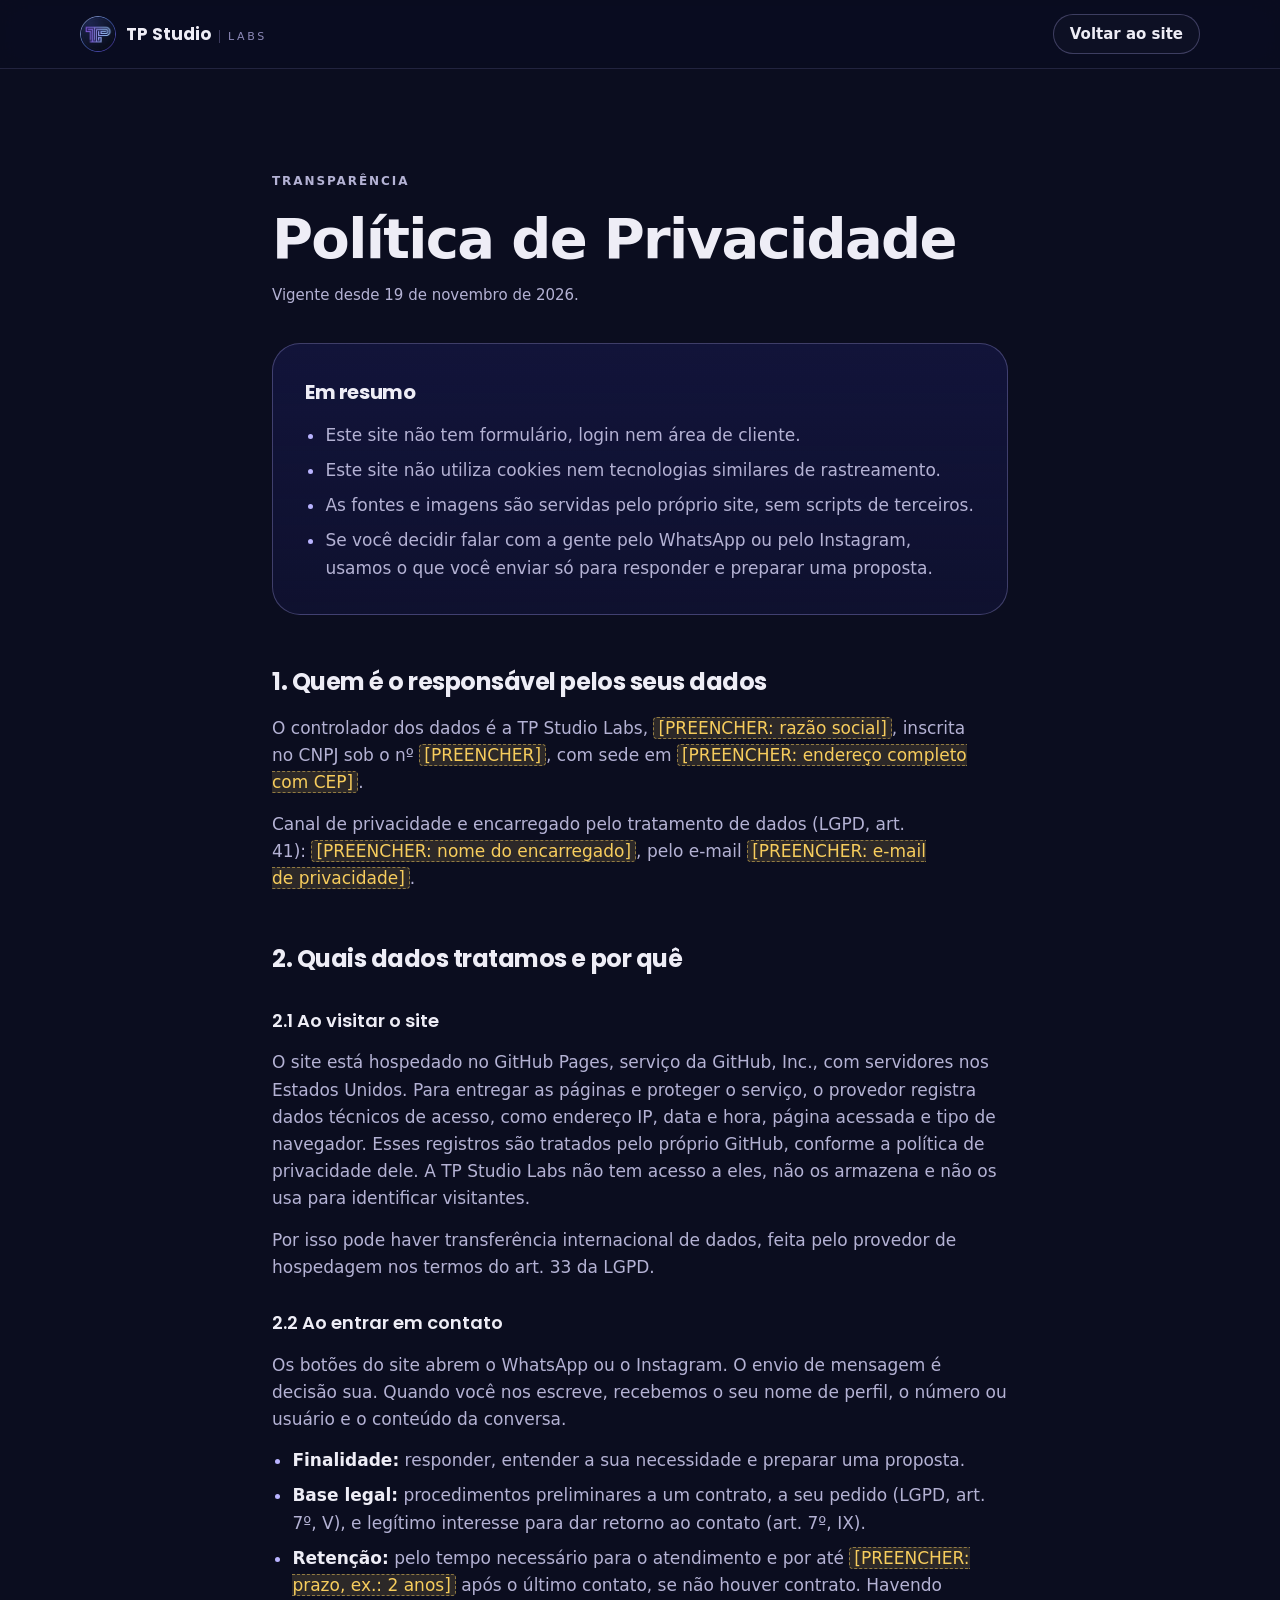
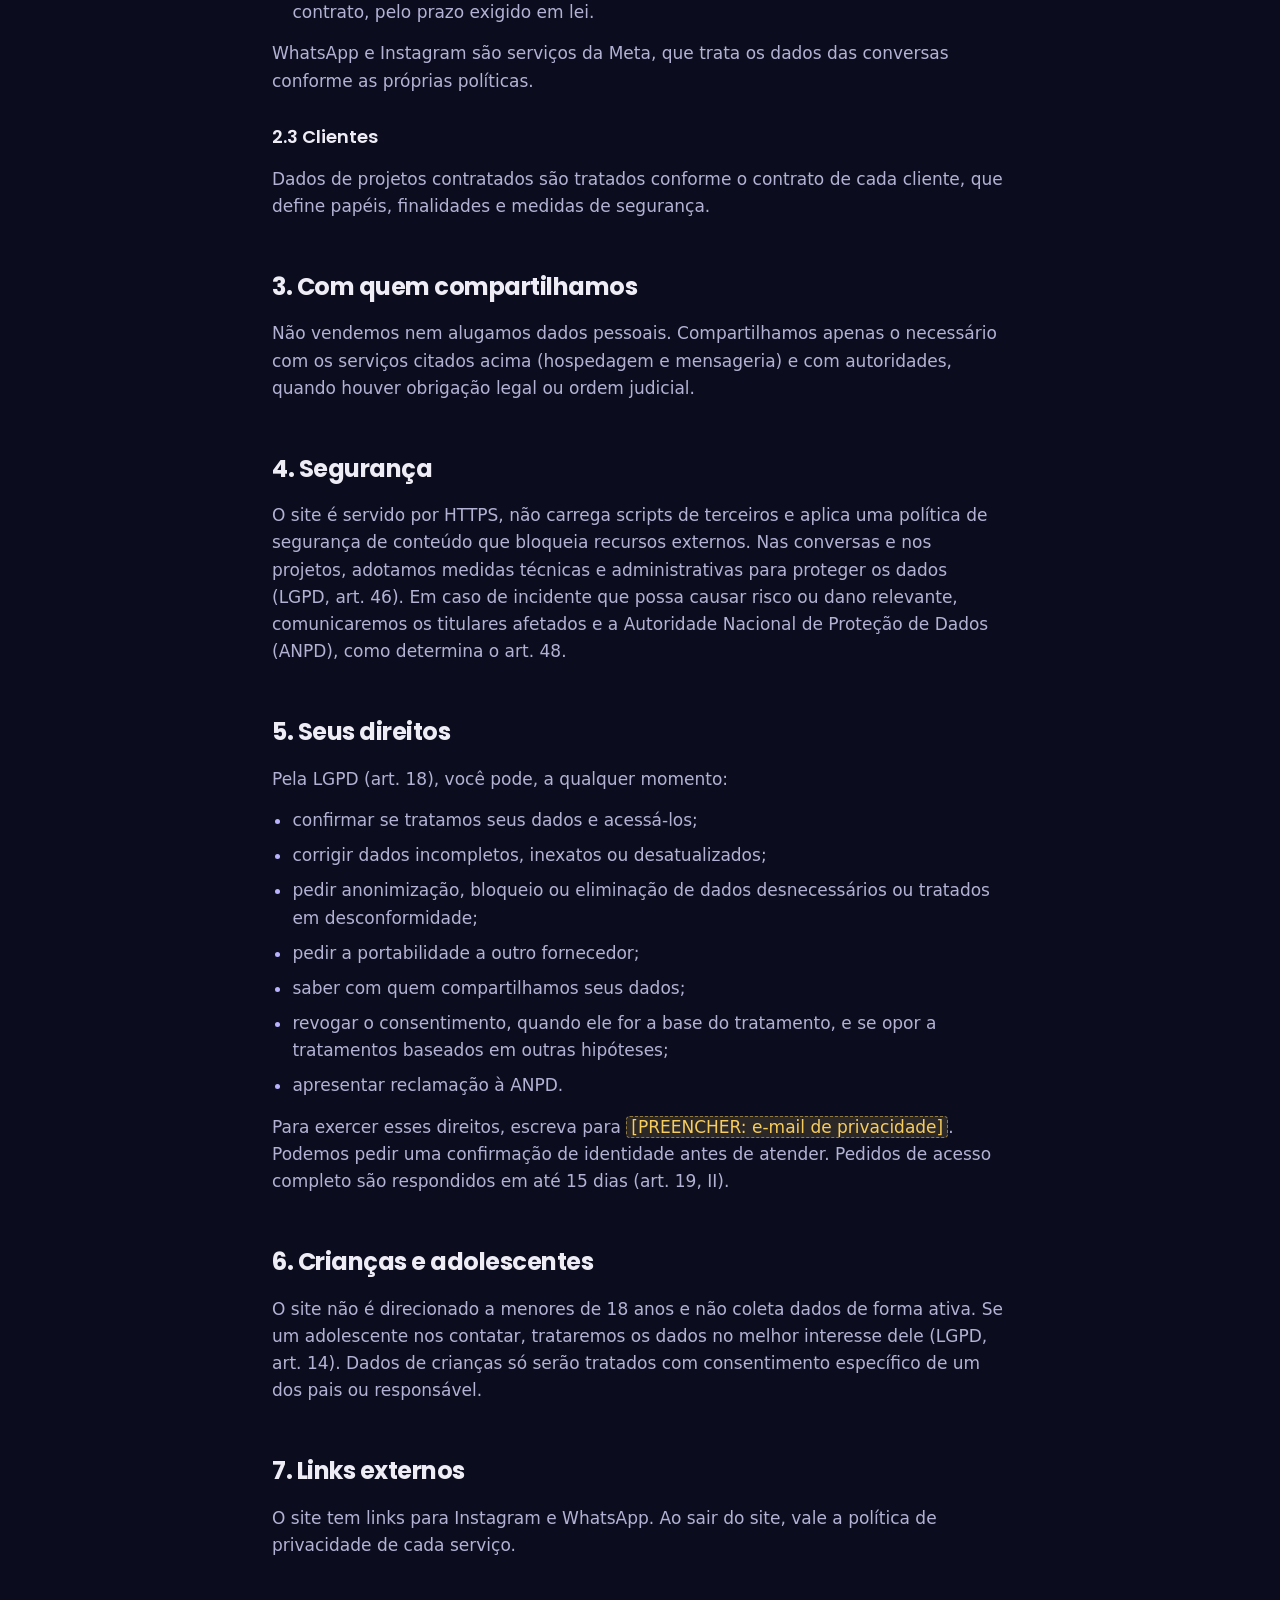
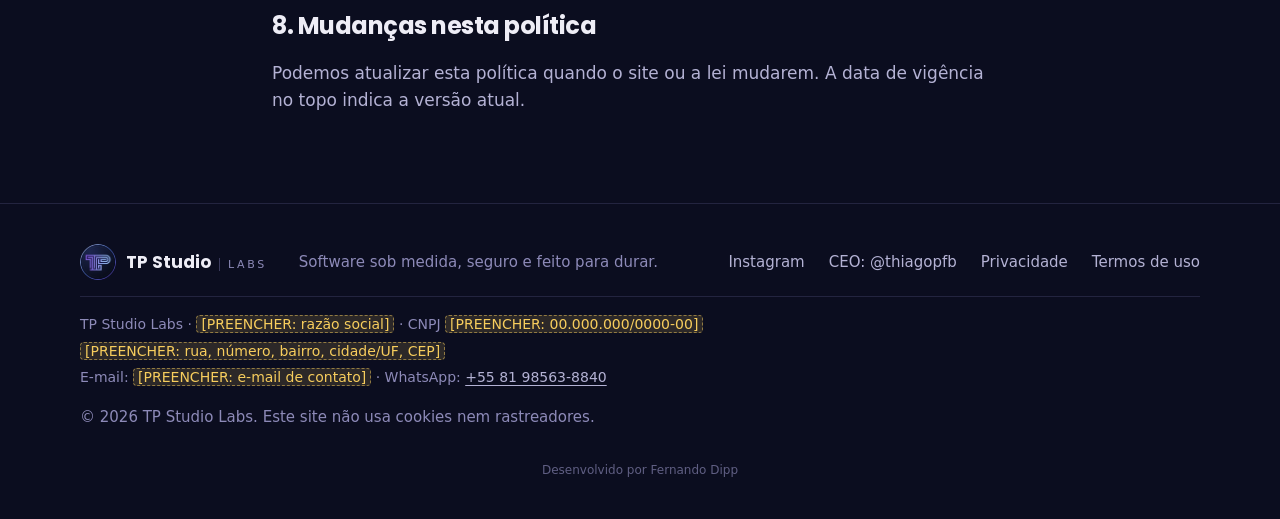
==== privacidade.html @ 028fe214 "Condensa o site, refaz o storytelling e adiciona conformidade legal - Junta seções repetidas: 9 vira" ====
<!doctype html>
<html lang="pt-BR">
<head>
  <meta charset="utf-8">
  <meta name="viewport" content="width=device-width, initial-scale=1">
  <meta http-equiv="Content-Security-Policy" content="default-src 'self'; script-src 'self' 'sha256-qOhFsq0QMV2REqNwk5hGH5bZE9SkX6gt6yeyKdYPv+U='; style-src 'self' 'unsafe-inline'; img-src 'self'; font-src 'self'; connect-src 'none'; object-src 'none'; base-uri 'self'; form-action 'none'; upgrade-insecure-requests">
  <meta name="referrer" content="strict-origin-when-cross-origin">
  <title>Política de Privacidade · TP Studio Labs</title>
  <meta name="description" content="Como a TP Studio Labs trata dados pessoais: o site não usa cookies nem rastreadores, e os contatos servem só para responder e preparar propostas.">
  <meta name="theme-color" content="#0b0d1f">
  <link rel="icon" href="assets/img/perfil.jpg">
  <link rel="stylesheet" href="styles.css">
</head>
<body>
  <svg width="0" height="0" style="position:absolute" aria-hidden="true">

  </svg>

  <a class="skip" href="#conteudo">Pular para o conteúdo</a>

  <header class="nav" id="topo">
    <div class="wrap nav__inner">
      <a class="brand" href="index.html" aria-label="TP Studio Labs, página inicial">
        <img src="assets/img/perfil.jpg" alt="" width="36" height="36">
        <span>TP Studio <small>Labs</small></span>
      </a>
      <a class="btn btn--sm btn--ghost nav__back" href="index.html">
        <span>Voltar ao site</span>
      </a>
    </div>
  </header>

  <main id="conteudo" class="legal">
    <article class="wrap legal__inner">
      <p class="eyebrow">Transparência</p>
      <h1>Política de Privacidade</h1>
      <p class="legal__meta">Vigente desde 19 de novembro de 2026.</p>

      <div class="legal__summary">
        <h2>Em resumo</h2>
        <ul>
          <li>Este site não tem formulário, login nem área de cliente.</li>
          <li>Este site não utiliza cookies nem tecnologias similares de rastreamento.</li>
          <li>As fontes e imagens são servidas pelo próprio site, sem scripts de terceiros.</li>
          <li>Se você decidir falar com a gente pelo WhatsApp ou pelo Instagram, usamos o que você enviar só para responder e preparar uma proposta.</li>
        </ul>
      </div>

      <h2>1. Quem é o responsável pelos seus dados</h2>
      <p>O controlador dos dados é a TP Studio Labs, <mark class="todo">[PREENCHER: razão social]</mark>, inscrita no CNPJ sob o nº <mark class="todo">[PREENCHER]</mark>, com sede em <mark class="todo">[PREENCHER: endereço completo com CEP]</mark>.</p>
      <p>Canal de privacidade e encarregado pelo tratamento de dados (LGPD, art. 41): <mark class="todo">[PREENCHER: nome do encarregado]</mark>, pelo e-mail <mark class="todo">[PREENCHER: e-mail de privacidade]</mark>.</p>

      <h2>2. Quais dados tratamos e por quê</h2>
      <h3>2.1 Ao visitar o site</h3>
      <p>O site está hospedado no GitHub Pages, serviço da GitHub, Inc., com servidores nos Estados Unidos. Para entregar as páginas e proteger o serviço, o provedor registra dados técnicos de acesso, como endereço IP, data e hora, página acessada e tipo de navegador. Esses registros são tratados pelo próprio GitHub, conforme a política de privacidade dele. A TP Studio Labs não tem acesso a eles, não os armazena e não os usa para identificar visitantes.</p>
      <p>Por isso pode haver transferência internacional de dados, feita pelo provedor de hospedagem nos termos do art. 33 da LGPD.</p>

      <h3>2.2 Ao entrar em contato</h3>
      <p>Os botões do site abrem o WhatsApp ou o Instagram. O envio de mensagem é decisão sua. Quando você nos escreve, recebemos o seu nome de perfil, o número ou usuário e o conteúdo da conversa.</p>
      <ul>
        <li><strong>Finalidade:</strong> responder, entender a sua necessidade e preparar uma proposta.</li>
        <li><strong>Base legal:</strong> procedimentos preliminares a um contrato, a seu pedido (LGPD, art. 7º, V), e legítimo interesse para dar retorno ao contato (art. 7º, IX).</li>
        <li><strong>Retenção:</strong> pelo tempo necessário para o atendimento e por até <mark class="todo">[PREENCHER: prazo, ex.: 2 anos]</mark> após o último contato, se não houver contrato. Havendo contrato, pelo prazo exigido em lei.</li>
      </ul>
      <p>WhatsApp e Instagram são serviços da Meta, que trata os dados das conversas conforme as próprias políticas.</p>

      <h3>2.3 Clientes</h3>
      <p>Dados de projetos contratados são tratados conforme o contrato de cada cliente, que define papéis, finalidades e medidas de segurança.</p>

      <h2>3. Com quem compartilhamos</h2>
      <p>Não vendemos nem alugamos dados pessoais. Compartilhamos apenas o necessário com os serviços citados acima (hospedagem e mensageria) e com autoridades, quando houver obrigação legal ou ordem judicial.</p>

      <h2>4. Segurança</h2>
      <p>O site é servido por HTTPS, não carrega scripts de terceiros e aplica uma política de segurança de conteúdo que bloqueia recursos externos. Nas conversas e nos projetos, adotamos medidas técnicas e administrativas para proteger os dados (LGPD, art. 46). Em caso de incidente que possa causar risco ou dano relevante, comunicaremos os titulares afetados e a Autoridade Nacional de Proteção de Dados (ANPD), como determina o art. 48.</p>

      <h2>5. Seus direitos</h2>
      <p>Pela LGPD (art. 18), você pode, a qualquer momento:</p>
      <ul>
        <li>confirmar se tratamos seus dados e acessá-los;</li>
        <li>corrigir dados incompletos, inexatos ou desatualizados;</li>
        <li>pedir anonimização, bloqueio ou eliminação de dados desnecessários ou tratados em desconformidade;</li>
        <li>pedir a portabilidade a outro fornecedor;</li>
        <li>saber com quem compartilhamos seus dados;</li>
        <li>revogar o consentimento, quando ele for a base do tratamento, e se opor a tratamentos baseados em outras hipóteses;</li>
        <li>apresentar reclamação à ANPD.</li>
      </ul>
      <p>Para exercer esses direitos, escreva para <mark class="todo">[PREENCHER: e-mail de privacidade]</mark>. Podemos pedir uma confirmação de identidade antes de atender. Pedidos de acesso completo são respondidos em até 15 dias (art. 19, II).</p>

      <h2>6. Crianças e adolescentes</h2>
      <p>O site não é direcionado a menores de 18 anos e não coleta dados de forma ativa. Se um adolescente nos contatar, trataremos os dados no melhor interesse dele (LGPD, art. 14). Dados de crianças só serão tratados com consentimento específico de um dos pais ou responsável.</p>

      <h2>7. Links externos</h2>
      <p>O site tem links para Instagram e WhatsApp. Ao sair do site, vale a política de privacidade de cada serviço.</p>

      <h2>8. Mudanças nesta política</h2>
      <p>Podemos atualizar esta política quando o site ou a lei mudarem. A data de vigência no topo indica a versão atual.</p>
    </article>
  </main>

  <footer class="footer">
    <div class="wrap footer__inner">
      <a class="brand" href="index.html#topo" aria-label="TP Studio Labs, voltar ao topo">
        <img src="assets/img/perfil.jpg" alt="" width="36" height="36">
        <span>TP Studio <small>Labs</small></span>
      </a>
      <p class="footer__tag">Software sob medida, seguro e feito para durar.</p>
      <ul class="footer__links">
        <li><a href="https://www.instagram.com/tpstudiolabs/" target="_blank" rel="noopener">Instagram</a></li>
        <li><a href="https://www.instagram.com/thiagopfb/" target="_blank" rel="noopener">CEO: @thiagopfb</a></li>
        <li><a href="privacidade.html">Privacidade</a></li>
        <li><a href="termos.html">Termos de uso</a></li>
      </ul>
      <address class="footer__id">
        <span>TP Studio Labs · <mark class="todo">[PREENCHER: razão social]</mark> · CNPJ <mark class="todo">[PREENCHER: 00.000.000/0000-00]</mark></span>
        <span><mark class="todo">[PREENCHER: rua, número, bairro, cidade/UF, CEP]</mark></span>
        <span>E-mail: <mark class="todo">[PREENCHER: e-mail de contato]</mark> · WhatsApp: <a href="https://wa.me/5581985638840" target="_blank" rel="noopener">+55 81 98563-8840</a></span>
      </address>
      <p class="footer__copy">© 2026 TP Studio Labs. Este site não usa cookies nem rastreadores.</p>
      <p class="credito-dev"><a href="https://fernandodipp.github.io/" target="_blank" rel="noopener">Desenvolvido por Fernando Dipp</a></p>
    </div>
  </footer>

</body>
</html>
---- styles.css ----
@font-face { font-family: "Inter"; font-style: normal; font-weight: 400 600; font-display: swap; src: url("assets/fonts/inter-latin.woff2") format("woff2"); }
@font-face { font-family: "Poppins"; font-style: normal; font-weight: 600; font-display: swap; src: url("assets/fonts/poppins-600.woff2") format("woff2"); }
@font-face { font-family: "Poppins"; font-style: normal; font-weight: 700; font-display: swap; src: url("assets/fonts/poppins-700.woff2") format("woff2"); }
@font-face { font-family: "Poppins"; font-style: normal; font-weight: 800; font-display: swap; src: url("assets/fonts/poppins-800.woff2") format("woff2"); }

:root {
  --night-0: #070817;
  --night-1: #0b0d1f;
  --night-2: #12143a;
  --night-3: #1a1d4a;
  --line: rgba(185, 179, 255, 0.14);
  --line-strong: rgba(185, 179, 255, 0.28);
  --violet: #7c5cff;
  --violet-hover: #5a3be0;
  --violet-ink: #6847f0;
  --lavender: #b9b3ff;
  --text: #eeedf6;
  --text-2: #b4b2d4;
  --text-3: #8d8ab8;

  --font-display: "Poppins", system-ui, sans-serif;
  --font-body: "Inter", system-ui, sans-serif;

  --r-sm: 10px;
  --r-md: 16px;
  --r-lg: 28px;
  --ease-out: cubic-bezier(0.16, 1, 0.3, 1);

  --gutter: clamp(16px, 4vw, 40px);
  --section: clamp(88px, 12vw, 160px);
  color-scheme: dark;
}

*, *::before, *::after { box-sizing: border-box; }
html { scroll-behavior: smooth; scroll-padding-top: 88px; -webkit-text-size-adjust: 100%; }
body {
  margin: 0;
  background: var(--night-1);
  color: var(--text);
  font: 400 1.0625rem/1.6 var(--font-body);
  -webkit-font-smoothing: antialiased;
  overflow-x: hidden;
}
img { display: block; max-width: 100%; height: auto; }
h1, h2, h3 { font-family: var(--font-display); margin: 0; text-wrap: balance; }
p { margin: 0; text-wrap: pretty; }
a { color: inherit; text-underline-offset: 0.2em; }
ul, ol { margin: 0; padding: 0; list-style: none; }

::selection { background: var(--violet-ink); color: #fff; }
:focus-visible { outline: 2px solid var(--lavender); outline-offset: 3px; border-radius: 6px; }
html { scrollbar-color: var(--night-3) var(--night-0); }
::-webkit-scrollbar { width: 10px; }
::-webkit-scrollbar-track { background: var(--night-0); }
::-webkit-scrollbar-thumb { background: var(--night-3); border-radius: 10px; border: 2px solid var(--night-0); }

.wrap { width: min(1200px, 100%); margin-inline: auto; padding-inline: var(--gutter); }

.skip {
  position: absolute; left: 16px; top: -60px; z-index: 100;
  background: var(--violet-ink); color: #fff; padding: 10px 16px; border-radius: var(--r-sm);
  transition: top 0.2s var(--ease-out);
}
.skip:focus { top: 16px; }

/* Buttons */
.btn {
  display: inline-flex; align-items: center; gap: 10px;
  min-height: 48px; padding: 0 22px;
  border-radius: 999px; border: 1px solid transparent;
  font: 600 1rem/1 var(--font-body); text-decoration: none; white-space: nowrap;
  transition: background-color 0.2s, border-color 0.2s, transform 0.2s var(--ease-out), box-shadow 0.2s;
  -webkit-tap-highlight-color: transparent;
}
.btn svg { width: 20px; height: 20px; flex: none; }
.btn:active { transform: scale(0.97); }
.btn--primary {
  background: var(--violet-ink); color: #fff;
  box-shadow: 0 6px 16px -6px rgba(0, 0, 0, 0.55), inset 0 1px 0 rgba(255, 255, 255, 0.18);
}
.btn--ghost { border-color: var(--line-strong); color: var(--text); background: rgba(255, 255, 255, 0.02); }
.btn--sm { min-height: 40px; padding: 0 16px; font-size: 0.9375rem; }
.btn--sm svg { width: 18px; height: 18px; }
.btn--lg { min-height: 56px; padding: 0 28px; font-size: 1.0625rem; }
@media (hover: hover) {
  .btn--primary:hover { background: var(--violet-hover); box-shadow: 0 10px 22px -8px rgba(0, 0, 0, 0.6), inset 0 1px 0 rgba(255, 255, 255, 0.22); }
  .btn--ghost:hover { border-color: var(--lavender); background: rgba(185, 179, 255, 0.06); }
}

/* Nav */
.nav {
  position: sticky; top: 0; z-index: 50;
  background: rgba(11, 13, 31, 0.72);
  backdrop-filter: saturate(140%) blur(14px);
  -webkit-backdrop-filter: saturate(140%) blur(14px);
  border-bottom: 1px solid var(--line);
}
.nav__inner { display: flex; align-items: center; gap: 32px; height: 68px; }
.brand { display: inline-flex; align-items: center; gap: 10px; text-decoration: none; font: 700 1.0625rem/1 var(--font-display); }
.brand img { width: 36px; height: 36px; border-radius: 50%; }
.brand small { font: 500 0.6875rem/1 var(--font-body); letter-spacing: 0.24em; text-transform: uppercase; color: var(--text-3); margin-left: 4px; padding-left: 8px; border-left: 1px solid var(--line-strong); }
.nav__links { display: flex; gap: 24px; white-space: nowrap; margin-left: auto; font-size: 0.9375rem; color: var(--text-2); }
.nav__links a { text-decoration: none; transition: color 0.2s; }
.nav__links a:hover { color: var(--text); }
@media (max-width: 1040px) {
  .nav__links { display: none; }
  .nav__inner .btn { margin-left: auto; }
}

/* Hero */
.hero { position: relative; overflow: hidden; padding-block: clamp(32px, 3.4vw, 56px) clamp(32px, 3vw, 48px); }
.hero__glow {
  position: absolute; inset: -20% -10% auto auto; width: 70vw; height: 70vw; max-width: 980px; max-height: 980px;
  background: radial-gradient(closest-side, rgba(124, 92, 255, 0.34), rgba(124, 92, 255, 0.08) 55%, transparent 75%);
  pointer-events: none;
}
.hero__inner { position: relative; display: grid; grid-template-columns: 1.35fr 0.85fr; align-items: center; gap: clamp(40px, 6vw, 96px); }
.hero__title {
  font-weight: 800; font-size: clamp(2.5rem, 4.7vw, 4rem); line-height: 1.05; letter-spacing: -0.035em;
}
.hl { color: var(--lavender); }
.hero__lead { margin-top: 28px; max-width: 34em; font-size: clamp(1.0625rem, 1.4vw, 1.25rem); color: var(--text-2); }
.hero__actions { display: flex; flex-wrap: wrap; gap: 12px; margin-top: 40px; }

/* Phone */
.phone-wrap { margin: 0; justify-self: center; display: grid; justify-items: center; gap: 16px; }
.phone-wrap figcaption { font-size: 0.8125rem; color: var(--text-3); }
.phone {
  position: relative; width: clamp(250px, 19.5vw, 300px); aspect-ratio: 9 / 17.5;
  border-radius: 48px; padding: 12px;
  background: linear-gradient(160deg, #2a2d5a, #15173a 40%, #0d0f28);
  box-shadow: 0 40px 80px -24px rgba(0, 0, 0, 0.75), inset 0 0 0 1px rgba(255, 255, 255, 0.08);
  transform: rotate(4deg);
}
.phone__notch { position: absolute; top: 22px; left: 50%; width: 92px; height: 26px; margin-left: -46px; border-radius: 20px; background: #05060f; z-index: 2; }
.screen {
  height: 100%; border-radius: 37px; overflow: hidden;
  background: linear-gradient(180deg, #13163d, #0b0d24);
  padding: 54px 16px 16px; display: flex; flex-direction: column;
}
.screen__top { display: flex; justify-content: space-between; align-items: center; font-size: 0.75rem; color: var(--text-2); }
.screen__time { font-weight: 600; font-variant-numeric: tabular-nums; }
.live { display: inline-flex; align-items: center; gap: 6px; padding: 4px 9px; border-radius: 999px; background: rgba(124, 92, 255, 0.18); color: var(--lavender); font-weight: 600; }
.live i { width: 6px; height: 6px; border-radius: 50%; background: var(--lavender); }
.screen__label { margin-top: 22px; font-size: 0.75rem; color: var(--text-3); }
.screen__title { font: 700 1.375rem/1.2 var(--font-display); margin-top: 4px; }
.setlist { margin-top: 16px; display: grid; gap: 6px; }
.setlist li {
  display: flex; justify-content: space-between; align-items: center;
  padding: 9px 12px; border-radius: 12px; font-size: 0.875rem; color: var(--text-2);
  border: 1px solid transparent;
  transition: background-color 0.5s var(--ease-out), border-color 0.5s var(--ease-out), color 0.5s;
}
.setlist li.is-active { background: rgba(124, 92, 255, 0.16); border-color: rgba(124, 92, 255, 0.45); color: var(--text); }
.setlist li.is-done { color: var(--text-3); }
.key {
  min-width: 30px; text-align: center; padding: 3px 7px; border-radius: 7px;
  background: rgba(255, 255, 255, 0.06); font: 600 0.75rem/1.2 var(--font-body); color: var(--text);
}
.is-active .key { background: var(--violet-ink); color: #fff; }
.pad {
  margin-top: auto; display: flex; justify-content: space-between; align-items: center;
  padding: 14px; border-radius: 16px; background: rgba(255, 255, 255, 0.04); border: 1px solid var(--line);
}
.pad__label { font-size: 0.6875rem; letter-spacing: 0.14em; text-transform: uppercase; color: var(--text-3); }
.pad__key { font-size: 0.9375rem; font-weight: 500; margin-top: 2px; }
.pad__key b { color: var(--lavender); }
.pad__bars { display: flex; gap: 4px; align-items: center; height: 32px; }
.pad__bars i { width: 4px; height: 100%; border-radius: 2px; background: var(--lavender); transform-origin: center; animation: pad 2.4s ease-in-out infinite; }
.pad__bars i:nth-child(2) { animation-delay: -0.3s; }
.pad__bars i:nth-child(3) { animation-delay: -0.6s; }
.pad__bars i:nth-child(4) { animation-delay: -0.9s; }
.pad__bars i:nth-child(5) { animation-delay: -1.2s; }
.pad__bars i:nth-child(6) { animation-delay: -1.5s; }
.pad__bars i:nth-child(7) { animation-delay: -1.8s; }
@keyframes pad { 0%, 100% { transform: scaleY(0.3); opacity: 0.6; } 50% { transform: scaleY(1); opacity: 1; } }

/* Hero entrance */
.js .hero__title, .js .hero__lead, .js .hero__actions, .js .hero__proof, .js .eyebrow--hero {
  animation: rise 0.9s var(--ease-out) both;
}
.js .hero__lead { animation-delay: 0.08s; }
.js .hero__actions { animation-delay: 0.16s; }
.js .hero__proof { animation-delay: 0.22s; }
.js .device-wrap { animation: rise-phone 1.1s var(--ease-out) 0.12s both; }
@keyframes rise { from { opacity: 0; transform: translateY(18px); filter: blur(6px); } }
@keyframes rise-phone { from { opacity: 0; transform: translateY(40px) scale(0.96); } }

/* Sections */
.section { padding-block: var(--section); border-top: 1px solid var(--line); }
.section__head.section__head--solo { grid-template-columns: 1fr; margin-bottom: clamp(28px, 2.6vw, 40px); }
.section__head { display: grid; grid-template-columns: 1fr 1fr; gap: 24px 64px; align-items: end; margin-bottom: clamp(40px, 6vw, 72px); }
.section__head h2, .launch__head h3, .eng h2, .music h2 { font-weight: 700; font-size: clamp(2rem, 4.2vw, 3.25rem); line-height: 1.08; letter-spacing: -0.03em; }
.section__head p, .launch__head p { color: var(--text-2); font-size: 1.125rem; max-width: 32em; }

/* Bento */
.bento { display: grid; grid-template-columns: 1.25fr 1fr; grid-template-rows: auto auto; gap: 20px; }
.tile {
  position: relative; overflow: hidden;
  padding: clamp(28px, 3.4vw, 44px); border-radius: var(--r-lg);
  background: linear-gradient(180deg, var(--night-2), rgba(18, 20, 58, 0.6));
  border: 1px solid var(--line);
  display: flex; flex-direction: column; gap: 12px;
}
.tile--altar { grid-row: span 2; }
.tile--altar::after {
  content: ""; position: absolute; right: -30%; bottom: -40%; width: 90%; aspect-ratio: 1;
  background: radial-gradient(closest-side, rgba(124, 92, 255, 0.28), transparent); pointer-events: none;
}
.tile__head { display: flex; align-items: center; gap: 14px; }
.tile__head svg { width: 30px; height: 30px; flex: none; color: var(--lavender); }
.tile--altar .tile__head svg { width: 40px; height: 40px; }
.tile h3 { font-size: clamp(1.5rem, 2.4vw, 2rem); font-weight: 700; letter-spacing: -0.02em; }
.tile--altar h3 { font-size: clamp(2rem, 3.6vw, 3rem); }
.tile p { color: var(--text-2); font-size: 1.0625rem; max-width: 26em; }
.tile--altar p { font-size: 1.25rem; }

.sync { position: relative; z-index: 1; margin-top: auto; padding-top: 32px; display: grid; gap: 20px; }
.sync__track { display: grid; grid-template-columns: repeat(5, 1fr); gap: 6px; }
.sync__track li { height: 4px; border-radius: 2px; background: rgba(185, 179, 255, 0.16); transition: background-color 0.5s var(--ease-out); }
.sync__track li.is-done { background: rgba(185, 179, 255, 0.4); }
.sync__track li.is-active { background: var(--lavender); }
.sync__grid { margin: 0; display: grid; grid-template-columns: repeat(4, 1fr); gap: 1px; border-radius: var(--r-md); overflow: hidden; background: var(--line); border: 1px solid var(--line); }
.sync__grid div { background: rgba(7, 8, 23, 0.72); padding: 16px 16px 18px; }
.sync__grid dt { font-size: 0.75rem; letter-spacing: 0.12em; text-transform: uppercase; color: var(--text-3); }
.sync__grid dd { margin: 6px 0 0; font: 600 1.25rem/1.2 var(--font-display); color: var(--lavender); font-variant-numeric: tabular-nums; }
.sync__note { font-size: 0.8125rem; color: var(--text-3); }
@media (max-width: 560px) { .sync__grid { grid-template-columns: 1fr 1fr; } }

.steps { display: flex; align-items: center; gap: 8px; margin-top: 20px; counter-reset: s; flex-wrap: wrap; }
.steps li { display: flex; align-items: center; gap: 8px; font-size: 0.9375rem; font-weight: 500; }
.steps li span { padding: 8px 14px; border-radius: var(--r-sm); background: rgba(255, 255, 255, 0.05); border: 1px solid var(--line); }
.steps li:not(:last-child)::after { content: ""; width: 18px; height: 1px; background: var(--line-strong); }

.cifra { display: flex; gap: 10px; margin-top: 20px; flex-wrap: wrap; }
.cifra span {
  min-width: 52px; text-align: center; padding: 10px 12px; border-radius: var(--r-sm);
  font: 600 1rem/1 var(--font-body); color: var(--lavender);
  background: rgba(124, 92, 255, 0.1); border: 1px solid rgba(124, 92, 255, 0.3);
}

/* Story */
.story { background: linear-gradient(180deg, var(--night-0), var(--night-1)); }
.story__inner { display: grid; gap: clamp(28px, 3vw, 40px); }
.story__mark { font: 800 clamp(5rem, 9vw, 8rem)/0.6 var(--font-display); color: var(--lavender); height: 0.45em; }
.story h2 { max-width: 14em; font-weight: 800; font-size: clamp(2.5rem, 6.2vw, 5.5rem); line-height: 1.02; letter-spacing: -0.035em; }
.story__body { display: grid; grid-template-columns: 1fr 1fr; gap: 20px clamp(32px, 5vw, 72px); max-width: 60rem; font-size: clamp(1.125rem, 1.5vw, 1.3125rem); color: var(--text-2); }
.story__body p:first-child { color: var(--text); }

/* Services */
.services { display: grid; grid-template-columns: repeat(3, 1fr); border-top: 1px solid var(--line); }
.services > li { padding: 32px 32px 36px 0; border-bottom: 1px solid var(--line); }
.services > li:not(:nth-child(3n + 1)) { padding-left: 32px; border-left: 1px solid var(--line); }
.services h3 { font-size: 1.375rem; font-weight: 600; letter-spacing: -0.01em; }
.services p { margin-top: 8px; color: var(--text-2); }

/* Launch */
.launch__head { display: flex; justify-content: space-between; align-items: end; gap: 32px; margin-bottom: clamp(40px, 5vw, 56px); }
.launch__head p { margin-top: 16px; }
.feed { display: grid; grid-template-columns: repeat(4, 1fr); gap: 16px; }
.feed a { display: block; border-radius: var(--r-md); overflow: hidden; border: 1px solid var(--line); background: var(--night-2); }
.feed img { width: 100%; aspect-ratio: 3 / 4; object-fit: cover; transition: transform 0.6s var(--ease-out); }
@media (hover: hover) { .feed a:hover img { transform: scale(1.03); } }

/* CTA */
.cta { border-top: 0; padding-top: 0; }
.cta__box {
  position: relative; overflow: hidden; text-align: center;
  padding: clamp(56px, 8vw, 104px) var(--gutter);
  border-radius: 36px; border: 1px solid var(--line-strong);
  background: radial-gradient(120% 90% at 50% 0%, rgba(124, 92, 255, 0.32), transparent 60%), var(--night-2);
  display: grid; justify-items: center; gap: 20px;
}
.cta__box h2 { font-weight: 800; font-size: clamp(2rem, 4.6vw, 3.5rem); line-height: 1.06; letter-spacing: -0.03em; max-width: 16em; }
.cta__box p { color: var(--text-2); font-size: 1.125rem; max-width: 34em; }
.cta__box .btn { margin-top: 16px; }

/* Footer */
.footer { border-top: 1px solid var(--line); padding-block: 40px; color: var(--text-3); font-size: 0.9375rem; }
.footer__inner { display: flex; flex-wrap: wrap; align-items: center; gap: 16px 32px; }
.footer .brand { color: var(--text); }
.footer__links { display: flex; gap: 24px; margin-left: auto; }
.footer__links a { text-decoration: none; color: var(--text-2); }
.footer__links a:hover { color: var(--text); text-decoration: underline; }
.footer__copy { width: 100%; }

/* Reveal (conteúdo visível por padrão; só esconde com JS ativo) */
.js .reveal { opacity: 0; transform: translateY(24px); transition: opacity 0.8s var(--ease-out), transform 0.8s var(--ease-out); }
.js .reveal.is-in { opacity: 1; transform: none; }
.services > li.reveal:nth-child(3n + 2) { transition-delay: 0.06s; }
.services > li.reveal:nth-child(3n + 3) { transition-delay: 0.12s; }
.bento .tile:nth-child(2) { transition-delay: 0.06s; }
.bento .tile:nth-child(3) { transition-delay: 0.12s; }

/* Responsive */
@media (max-width: 960px) {
  .hero__inner { grid-template-columns: 1fr; }
  .phone-wrap { margin-top: 16px; }
  .section__head, .story__body { grid-template-columns: 1fr; }
  .services { grid-template-columns: 1fr 1fr; }
  .services > li:not(:nth-child(3n + 1)) { padding-left: 0; border-left: 0; }
  .services > li:nth-child(2n) { padding-left: 28px; border-left: 1px solid var(--line); }
  .services > li { padding-right: 28px; }
  .feed { grid-template-columns: repeat(2, 1fr); }
  .launch__head { flex-direction: column; align-items: start; }
}
@media (max-width: 720px) {
  .bento { grid-template-columns: 1fr; }
  .tile--altar { grid-row: auto; }
}
@media (max-width: 560px) {
  .brand small { display: none; }
  .hero__actions .btn { width: 100%; justify-content: center; }
  .services { grid-template-columns: 1fr; }
  .services > li, .services > li:nth-child(2n) { padding: 24px 0; border-left: 0; }
  .footer__links { margin-left: 0; }
  .phone { transform: rotate(2deg); }
}

/* Eyebrow */
.eyebrow { font: 600 0.75rem/1.4 var(--font-body); letter-spacing: 0.16em; text-transform: uppercase; color: var(--lavender); margin-bottom: 20px; }

/* Hero: provas e cartão de código */
.hero__proof { display: flex; flex-wrap: wrap; gap: 8px; margin-top: 36px; }
.hero__proof li { padding: 7px 14px; border-radius: 999px; border: 1px solid var(--line-strong); font-size: 0.875rem; color: var(--text-2); background: rgba(255, 255, 255, 0.02); }
/* Hero: notebook 3D (só CSS). Gira em Y em 20s, flutua e mostra janelas abstratas. */
.device-wrap { margin: 0; justify-self: center; width: min(100%, 460px); display: grid; gap: 6px; }
.device-wrap figcaption { font-size: 0.8125rem; color: var(--text-3); text-align: center; }
.device { --s: 0.84; position: relative; aspect-ratio: 1 / 0.92; perspective: 1100px; perspective-origin: 50% 35%; }
.device__glow {
  position: absolute; inset: 8% 6% 14%; border-radius: 50%;
  background: radial-gradient(closest-side, rgba(124, 92, 255, 0.5), rgba(77, 155, 255, 0.16) 55%, transparent 75%);
  filter: blur(18px); animation: dv-pulse 6s ease-in-out infinite;
}
.device__lines { position: absolute; inset: 0; overflow: hidden; border-radius: 40%; }
.device__lines i {
  position: absolute; left: -30%; width: 160%; height: 1px;
  background: linear-gradient(90deg, transparent, rgba(185, 179, 255, 0.55), transparent);
  transform: rotate(-18deg); opacity: 0.35; animation: dv-sweep 9s linear infinite;
}
.device__lines i:nth-child(1) { top: 22%; }
.device__lines i:nth-child(2) { top: 52%; animation-delay: -3s; animation-duration: 11s; }
.device__lines i:nth-child(3) { top: 78%; animation-delay: -6s; animation-duration: 13s; }
.device__dust i {
  position: absolute; width: 3px; height: 3px; border-radius: 50%; background: var(--lavender);
  box-shadow: 0 0 8px var(--lavender); opacity: 0.5; animation: dv-dust 10s linear infinite;
}
.device__dust i:nth-child(1)  { left: 8%;  top: 70%; animation-delay: -1s; }
.device__dust i:nth-child(2)  { left: 18%; top: 30%; animation-delay: -4s; animation-duration: 12s; }
.device__dust i:nth-child(3)  { left: 27%; top: 86%; animation-delay: -7s; }
.device__dust i:nth-child(4)  { left: 36%; top: 12%; animation-delay: -2s; animation-duration: 14s; }
.device__dust i:nth-child(5)  { left: 47%; top: 92%; animation-delay: -5s; }
.device__dust i:nth-child(6)  { left: 58%; top: 18%; animation-delay: -8s; animation-duration: 11s; }
.device__dust i:nth-child(7)  { left: 66%; top: 80%; animation-delay: -3s; animation-duration: 13s; }
.device__dust i:nth-child(8)  { left: 75%; top: 38%; animation-delay: -6s; }
.device__dust i:nth-child(9)  { left: 84%; top: 66%; animation-delay: -9s; animation-duration: 12s; }
.device__dust i:nth-child(10) { left: 92%; top: 24%; animation-delay: -2.5s; }
.device__dust i:nth-child(11) { left: 12%; top: 50%; animation-delay: -6.5s; animation-duration: 15s; width: 2px; height: 2px; }
.device__dust i:nth-child(12) { left: 88%; top: 88%; animation-delay: -4.5s; animation-duration: 15s; width: 2px; height: 2px; }
.device__shadow {
  position: absolute; left: 22%; right: 22%; bottom: 9%; height: 26px; border-radius: 50%;
  background: radial-gradient(closest-side, rgba(0, 0, 0, 0.6), transparent); filter: blur(4px);
  animation: dv-shadow 6s ease-in-out infinite;
}
.device__float { position: absolute; inset: 0; transform-style: preserve-3d; animation: dv-bob 6s ease-in-out infinite; }
.device__tilt { position: absolute; inset: 0; transform-style: preserve-3d; transform: scale(var(--s)) rotateX(-17deg); }

.laptop {
  --w: 300px; --d: 200px; --t: 10px; --h: 194px; --lt: 6px;
  position: absolute; left: 50%; top: 64%; width: 0; height: 0;
  transform-style: preserve-3d; transform: rotateY(-30deg);
  animation: dv-spin 20s linear infinite;
}
.lb, .lid__face, .lid__edge { position: absolute; backface-visibility: hidden; }
.lb { background: #9ea2b4; }
.lb--top {
  width: var(--w); height: var(--d); left: calc(var(--w) / -2); top: calc(var(--d) / -2);
  transform: rotateX(90deg); border-radius: 10px;
  background: linear-gradient(180deg, #dcdfe8, #b6bacb);
  box-shadow: inset 0 0 0 1px rgba(255, 255, 255, 0.35);
}
.lb__keys {
  position: absolute; left: 9%; right: 9%; top: 10%; height: 50%; border-radius: 4px;
  background-color: #2a2d47;
  background-image: linear-gradient(90deg, #c4c8d5 2px, transparent 2px), linear-gradient(0deg, #c4c8d5 2px, transparent 2px);
  background-size: 18.6px 16.6px;
}
.lb__pad { position: absolute; left: 33%; width: 34%; bottom: 7%; height: 25%; border-radius: 6px; background: linear-gradient(180deg, #ced2de, #bec2d0); box-shadow: inset 0 0 0 1px rgba(0, 0, 0, 0.08); }
.lb--bottom { width: var(--w); height: var(--d); left: calc(var(--w) / -2); top: calc(var(--d) / -2); transform: translateY(var(--t)) rotateX(-90deg); border-radius: 10px; background: #6d7186; }
.lb--front, .lb--back { width: var(--w); height: var(--t); left: calc(var(--w) / -2); top: 0; }
.lb--front { transform: translateZ(calc(var(--d) / 2)); background: linear-gradient(180deg, #b3b7c7, #8a8ea2); }
.lb--back { transform: rotateY(180deg) translateZ(calc(var(--d) / 2)); background: #8a8ea2; }
.lb--left, .lb--right { width: var(--d); height: var(--t); left: calc(var(--d) / -2); top: 0; background: linear-gradient(180deg, #a7abbd, #80849a); }
.lb--left { transform: rotateY(-90deg) translateZ(calc(var(--w) / 2)); }
.lb--right { transform: rotateY(90deg) translateZ(calc(var(--w) / 2)); }

.lid { position: absolute; left: 0; top: 0; transform-style: preserve-3d; transform: translateZ(calc(var(--d) / -2 + var(--lt) / 2)) rotateX(13deg); }
.lid__face { width: var(--w); height: var(--h); left: calc(var(--w) / -2); top: calc(var(--h) * -1); border-radius: 10px 10px 3px 3px; }
.lid__face--screen { transform: translateZ(calc(var(--lt) / 2)); background: #0a0c1a; padding: 8px; box-shadow: 0 0 40px rgba(124, 92, 255, 0.35); }
.lid__face--back { transform: rotateY(180deg) translateZ(calc(var(--lt) / 2)); background: linear-gradient(135deg, #e7e9f0, #aeb2c3 70%, #9a9eb1); display: grid; place-items: center; }
.lid__mark { width: 34px; height: 34px; border-radius: 50%; background: radial-gradient(circle at 35% 30%, #fff, #c9c4ff 45%, #9b8cff); box-shadow: 0 0 18px rgba(124, 92, 255, 0.6); opacity: 0.85; }
.lid__edge { background: #a4a8ba; }
.lid__edge--top { width: var(--w); height: var(--lt); left: calc(var(--w) / -2); top: calc(var(--h) * -1 - var(--lt) / 2); transform: rotateX(90deg); }
.lid__edge--left, .lid__edge--right { width: var(--lt); height: var(--h); top: calc(var(--h) * -1); }
.lid__edge--left { left: calc(var(--w) / -2 - var(--lt) / 2); transform: rotateY(-90deg); }
.lid__edge--right { left: calc(var(--w) / 2 - var(--lt) / 2); transform: rotateY(90deg); }

/* Tela: janelas abstratas, sem texto legível */
.scr { position: relative; height: 100%; border-radius: 4px; overflow: hidden; background: radial-gradient(120% 90% at 20% 0%, #2a2470, #12143a 55%, #0a0c22); }
.scr__bar { display: flex; gap: 4px; padding: 6px 8px; }
.scr__bar i { width: 5px; height: 5px; border-radius: 50%; background: rgba(185, 179, 255, 0.4); }
.scr__dock { position: absolute; left: 50%; bottom: 5px; translate: -50% 0; display: flex; gap: 4px; padding: 3px 5px; border-radius: 5px; background: rgba(255, 255, 255, 0.08); }
.scr__dock i { width: 8px; height: 8px; border-radius: 2px; background: rgba(238, 237, 246, 0.35); }
.scr__dock i:nth-child(2) { background: #7c5cff; }
.win {
  --d: 0s; position: absolute; padding: 7px; border-radius: 6px;
  background: rgba(255, 255, 255, 0.06); border: 1px solid rgba(185, 179, 255, 0.2);
  box-shadow: 0 8px 20px rgba(0, 0, 0, 0.35);
  animation: dv-win 12s var(--d) infinite both;
}
.win--code { left: 6%; top: 15%; width: 50%; height: 44%; }
.win--code b { display: block; height: 4px; margin-bottom: 7px; border-radius: 2px; width: var(--w); background: var(--c, rgba(238, 237, 246, 0.4)); transform-origin: left; animation: dv-type 12s infinite both; }
.win--code b:nth-child(1) { animation-delay: calc(var(--d) + 0.3s); }
.win--code b:nth-child(2) { animation-delay: calc(var(--d) + 0.6s); }
.win--code b:nth-child(3) { animation-delay: calc(var(--d) + 0.9s); }
.win--code b:nth-child(4) { animation-delay: calc(var(--d) + 1.2s); }
.win--code b:nth-child(5) { animation-delay: calc(var(--d) + 1.5s); }
.win--code b:nth-child(6) { animation-delay: calc(var(--d) + 1.8s); }
.win--chart { --d: 2.5s; right: 6%; top: 19%; width: 34%; height: 40%; display: flex; align-items: flex-end; gap: 4px; }
.win--chart b { flex: 1; height: var(--h); border-radius: 2px 2px 0 0; background: linear-gradient(180deg, var(--lavender), #7c5cff); transform-origin: bottom; animation: dv-grow 12s var(--d) infinite both; }
.win--progress { --d: 5s; left: 9%; bottom: 17%; width: 46%; height: 24%; display: grid; grid-template-columns: auto 1fr; grid-template-rows: 1fr 1fr; align-items: center; gap: 4px 8px; }
.ring { grid-row: span 2; width: 22px; height: 22px; border-radius: 50%; border: 3px solid rgba(255, 255, 255, 0.12); border-top-color: #8fe3c0; animation: dv-turn 1.1s linear infinite; }
.prog { display: block; height: 5px; border-radius: 3px; background: rgba(255, 255, 255, 0.1); overflow: hidden; }
.prog b { display: block; height: 100%; width: 72%; border-radius: inherit; background: linear-gradient(90deg, #7c5cff, #8fe3c0); animation: dv-fill 12s var(--d) infinite both; }
.prog--2 b { animation-name: dv-fill2; }
.win--apps { --d: 7.5s; right: 8%; bottom: 17%; width: 32%; height: 30%; display: grid; grid-template-columns: repeat(3, 1fr); gap: 5px; align-content: center; }
.win--apps b { aspect-ratio: 1; border-radius: 4px; background: var(--c); opacity: 0.9; }

@keyframes dv-spin { from { transform: rotateY(-30deg); } to { transform: rotateY(330deg); } }
@keyframes dv-bob { 0%, 100% { transform: translateY(8px); } 50% { transform: translateY(-10px); } }
@keyframes dv-shadow { 0%, 100% { transform: scale(1); opacity: 1; } 50% { transform: scale(0.82); opacity: 0.6; } }
@keyframes dv-pulse { 0%, 100% { opacity: 0.8; transform: scale(1); } 50% { opacity: 1; transform: scale(1.06); } }
@keyframes dv-sweep { from { translate: -20% 0; } to { translate: 20% 0; } }
@keyframes dv-dust { 0% { transform: translateY(0); opacity: 0; } 15% { opacity: 0.7; } 85% { opacity: 0.5; } 100% { transform: translateY(-60px); opacity: 0; } }
@keyframes dv-win { 0% { opacity: 0; transform: translateY(6px) scale(0.94); } 6%, 55% { opacity: 1; transform: none; } 62%, 100% { opacity: 0; transform: translateY(-4px) scale(0.98); } }
@keyframes dv-type { 0%, 3% { transform: scaleX(0); } 12%, 100% { transform: scaleX(1); } }
@keyframes dv-grow { 0%, 4% { transform: scaleY(0.15); } 22%, 100% { transform: scaleY(1); } }
@keyframes dv-fill { 0%, 6% { width: 0; } 40%, 100% { width: 100%; } }
@keyframes dv-fill2 { 0%, 12% { width: 0; } 52%, 100% { width: 64%; } }
@keyframes dv-turn { to { transform: rotate(360deg); } }
.device.is-paused, .device.is-paused * { animation-play-state: paused !important; }
@media (max-width: 960px) { .device-wrap { width: min(100%, 420px); } }
@media (max-width: 480px) { .device { --s: 0.68; } }

/* Serviços: etiquetas */
.services a { color: var(--lavender); }
.tags { display: flex; flex-wrap: wrap; gap: 6px; margin-top: 18px; }
.tags li { padding: 4px 10px; border-radius: 999px; border: 1px solid var(--line-strong); font-size: 0.75rem; color: var(--lavender); }

/* Engenharia */
.eng { display: grid; grid-template-columns: 1.15fr 0.85fr; gap: clamp(32px, 5vw, 80px); align-items: start; }
.eng__lead { margin-top: 20px; color: var(--text-2); font-size: 1.125rem; max-width: 34em; }
.care { margin-top: 32px; display: grid; gap: 4px; border-top: 1px solid var(--line); }
.care li { padding: 18px 0 18px 20px; border-bottom: 1px solid var(--line); border-left: 2px solid var(--violet); color: var(--text-2); }
.care strong { display: block; color: var(--text); font-weight: 600; margin-bottom: 2px; }
.eng__stack {
  padding: clamp(24px, 3vw, 36px); border-radius: var(--r-lg); display: grid; gap: 24px;
  background: linear-gradient(180deg, var(--night-2), rgba(18, 20, 58, 0.6)); border: 1px solid var(--line);
}
.eng__stack h3 { font-size: 1.5rem; font-weight: 700; letter-spacing: -0.02em; }
.stack__group p { font-size: 0.75rem; letter-spacing: 0.14em; text-transform: uppercase; color: var(--text-3); margin-bottom: 10px; }
.chips { display: flex; flex-wrap: wrap; gap: 8px; }
.chips li { padding: 7px 13px; border-radius: var(--r-sm); background: rgba(124, 92, 255, 0.1); border: 1px solid rgba(124, 92, 255, 0.3); font-size: 0.9375rem; font-weight: 500; color: var(--text); }

/* Projetos */
.apps__group { display: flex; align-items: center; gap: 12px; font-size: 1.25rem; font-weight: 600; margin: 8px 0 20px; }
.apps__group span { font: 600 0.8125rem/1 var(--font-body); padding: 5px 10px; border-radius: 999px; background: rgba(124, 92, 255, 0.14); color: var(--lavender); }
.apps + .apps__group { margin-top: clamp(40px, 5vw, 64px); }
.apps { display: grid; grid-template-columns: repeat(auto-fill, minmax(260px, 1fr)); gap: 16px; }
.app {
  display: flex; gap: 16px; align-items: flex-start; padding: 20px; border-radius: 24px;
  background: linear-gradient(180deg, #111624, #0b0f18);
  border: 1px solid color-mix(in srgb, var(--a1) 28%, transparent);
  box-shadow: 0 12px 30px rgba(0, 0, 0, 0.35);
  transition: border-color 0.25s var(--ease-out), box-shadow 0.25s var(--ease-out), transform 0.25s var(--ease-out);
}
@media (hover: hover) { .app:hover { transform: translateY(-3px); border-color: color-mix(in srgb, var(--a1) 65%, transparent); box-shadow: 0 22px 50px rgba(0, 0, 0, 0.5), 0 0 34px color-mix(in srgb, var(--a1) 28%, transparent); } }
.app__ico { flex: none; width: 56px; height: 56px; border-radius: 16px; overflow: hidden; display: grid; place-items: center; }
.app__ico img { width: 100%; height: 100%; object-fit: cover; }
.app__ico--glyph { background: linear-gradient(135deg, var(--a1), var(--a2)); }
.app__ico--glyph svg { width: 30px; height: 30px; }
.app__body { min-width: 0; }
.app h4 { margin: 0; font: 600 1.0625rem/1.25 var(--font-display); letter-spacing: -0.01em; }
.app__st { display: inline-block; margin-top: 6px; padding: 3px 9px; border-radius: 999px; font: 600 0.6875rem/1.3 var(--font-body); letter-spacing: 0.1em; text-transform: uppercase; color: var(--a1); background: color-mix(in srgb, var(--a1) 14%, transparent); border: 1px solid color-mix(in srgb, var(--a1) 40%, transparent); }
.app p { margin-top: 10px; font-size: 0.9375rem; color: var(--text-2); }

/* Processo */
.flow { display: grid; grid-template-columns: repeat(4, 1fr); gap: 20px; }
.flow li { padding-top: 24px; border-top: 1px solid var(--line-strong); }
.flow__n { display: block; font: 700 0.875rem/1 var(--font-display); letter-spacing: 0.14em; color: var(--lavender); margin-bottom: 14px; }
.flow h3 { font-size: 1.375rem; font-weight: 600; letter-spacing: -0.01em; }
.flow p { margin-top: 8px; color: var(--text-2); }
.flow li.reveal:nth-child(2) { transition-delay: 0.06s; }
.flow li.reveal:nth-child(3) { transition-delay: 0.12s; }
.flow li.reveal:nth-child(4) { transition-delay: 0.18s; }

/* Música: abertura da seção */
.music { display: grid; grid-template-columns: 1.1fr 0.9fr; gap: clamp(32px, 5vw, 80px); align-items: center; margin-bottom: clamp(40px, 5vw, 64px); }
.music__copy p:not(.eyebrow) { margin-top: 20px; color: var(--text-2); font-size: 1.125rem; max-width: 32em; }

@media (max-width: 960px) {
  .eng, .music { grid-template-columns: 1fr; }
  .flow { grid-template-columns: 1fr 1fr; }
}
@media (max-width: 560px) {
  .flow { grid-template-columns: 1fr; }
  .hero__actions .btn { width: 100%; justify-content: center; }
}

@media (prefers-reduced-motion: reduce) {
  html { scroll-behavior: auto; }
  *, *::before, *::after { animation: none !important; transition: none !important; }
  .js .reveal { opacity: 1; transform: none; }
}

/* Nome do app ainda em branco: mostra uma barra neutra no lugar */
.app h4:empty::before { content: ""; display: block; width: 62%; height: 15px; border-radius: 8px; background: rgba(255, 255, 255, 0.12); }

/* ---- Condensação: método numerado ---- */
.care { counter-reset: none; }
.care__n { display: inline-block; min-width: 2.2em; font: 700 0.8125rem/1 var(--font-display); letter-spacing: 0.14em; color: var(--lavender); }

/* ---- Origem: história + música numa seção ---- */
.story { position: relative; overflow: hidden; }
.story > .wrap { position: relative; }
.story__glow {
  position: absolute; left: -15%; top: 10%; width: 60vw; aspect-ratio: 1; max-width: 820px;
  background: radial-gradient(closest-side, rgba(124, 92, 255, 0.22), transparent 70%);
  pointer-events: none;
}
.music .story__inner { gap: clamp(20px, 2.4vw, 32px); }
.music .story__inner h2 { font-size: clamp(2.25rem, 4.6vw, 4rem); max-width: 12em; }
.music .story__body { grid-template-columns: 1fr; max-width: 34rem; font-size: clamp(1.0625rem, 1.3vw, 1.1875rem); }
.music__copy .story__body p { margin-top: 0; max-width: none; font-size: inherit; }
.music__copy p.story__mark { margin-top: 0; font-size: clamp(5rem, 9vw, 8rem); color: var(--lavender); max-width: none; }

/* ---- Projetos: lista compacta dos que estão a caminho ---- */
.soon { display: grid; grid-template-columns: repeat(auto-fill, minmax(240px, 1fr)); gap: 0 32px; border-top: 1px solid var(--line); }
.soon li { display: flex; align-items: center; gap: 12px; padding: 14px 0; border-bottom: 1px solid var(--line); color: var(--text-2); font-size: 0.9375rem; }
.soon i { flex: none; width: 10px; height: 10px; border-radius: 3px; background: var(--a1); box-shadow: 0 0 12px color-mix(in srgb, var(--a1) 60%, transparent); }
.launch { margin-top: clamp(64px, 8vw, 112px); }
.launch__head h3 { font-size: clamp(1.75rem, 3.2vw, 2.5rem); }

/* ---- CTA: aviso no ponto de contato ---- */
.cta__note { font-size: 0.875rem !important; color: var(--text-3) !important; max-width: 36em; }
.cta__note a { color: var(--text-2); }

/* ---- Rodapé: identificação do provedor e créditos ---- */
.footer__id { width: 100%; display: grid; gap: 4px; font-style: normal; font-size: 0.875rem; color: var(--text-3); padding-top: 16px; border-top: 1px solid var(--line); }
.footer__id a { color: var(--text-2); }
.todo { background: rgba(247, 205, 93, 0.14); color: #f7cd5d; border: 1px dashed rgba(247, 205, 93, 0.5); border-radius: 4px; padding: 0 4px; }
.credito-dev { width: 100%; margin: 1rem 0 0; font-size: 0.75rem; line-height: 1.5; text-align: center; }
.credito-dev a { color: inherit; opacity: 0.65; text-decoration: none; transition: opacity 0.2s ease; }
.credito-dev a:hover, .credito-dev a:focus-visible { opacity: 1; text-decoration: underline; text-underline-offset: 2px; }
.credito-dev a:focus-visible { outline: 2px solid currentColor; outline-offset: 2px; border-radius: 2px; }
@media (max-width: 560px) { .footer__links { flex-wrap: wrap; gap: 12px 20px; } }

/* ---- Páginas legais ---- */
.nav__back { margin-left: auto; }
.legal { padding-block: clamp(48px, 7vw, 96px); }
.legal__inner { max-width: calc(46rem + 2 * var(--gutter)); }
.legal h1 { font-weight: 800; font-size: clamp(2.25rem, 5vw, 3.5rem); line-height: 1.06; letter-spacing: -0.03em; }
.legal__meta { margin-top: 12px; color: var(--text-3); font-size: 0.9375rem; }
.legal h2 { margin-top: 48px; font-size: 1.5rem; font-weight: 700; letter-spacing: -0.02em; }
.legal h3 { margin-top: 28px; font-size: 1.125rem; font-weight: 600; }
.legal p, .legal li { color: var(--text-2); }
.legal p { margin-top: 14px; }
.legal ul { margin-top: 14px; display: grid; gap: 8px; padding-left: 1.2em; list-style: disc; }
.legal li::marker { color: var(--lavender); }
.legal strong { color: var(--text); font-weight: 600; }
.legal a { color: var(--lavender); }
.legal__summary { margin-top: 36px; padding: clamp(20px, 3vw, 32px); border-radius: var(--r-lg); border: 1px solid var(--line-strong); background: linear-gradient(180deg, var(--night-2), rgba(18, 20, 58, 0.6)); }
.legal__summary h2 { margin-top: 0; font-size: 1.25rem; }

/* ---- Paralaxe (aplicado via JS na propriedade translate, sem conflitar com transform) ---- */
.js [data-parallax] { will-change: translate; }
@media (prefers-reduced-motion: reduce) {
  [data-parallax] { translate: none !important; }
}

/* Botão final com texto longo: quebra linha no celular em vez de estourar a caixa */
@media (max-width: 560px) {
  .cta__box .btn { white-space: normal; text-align: center; justify-content: center; line-height: 1.25; padding-block: 12px; max-width: 100%; }
}
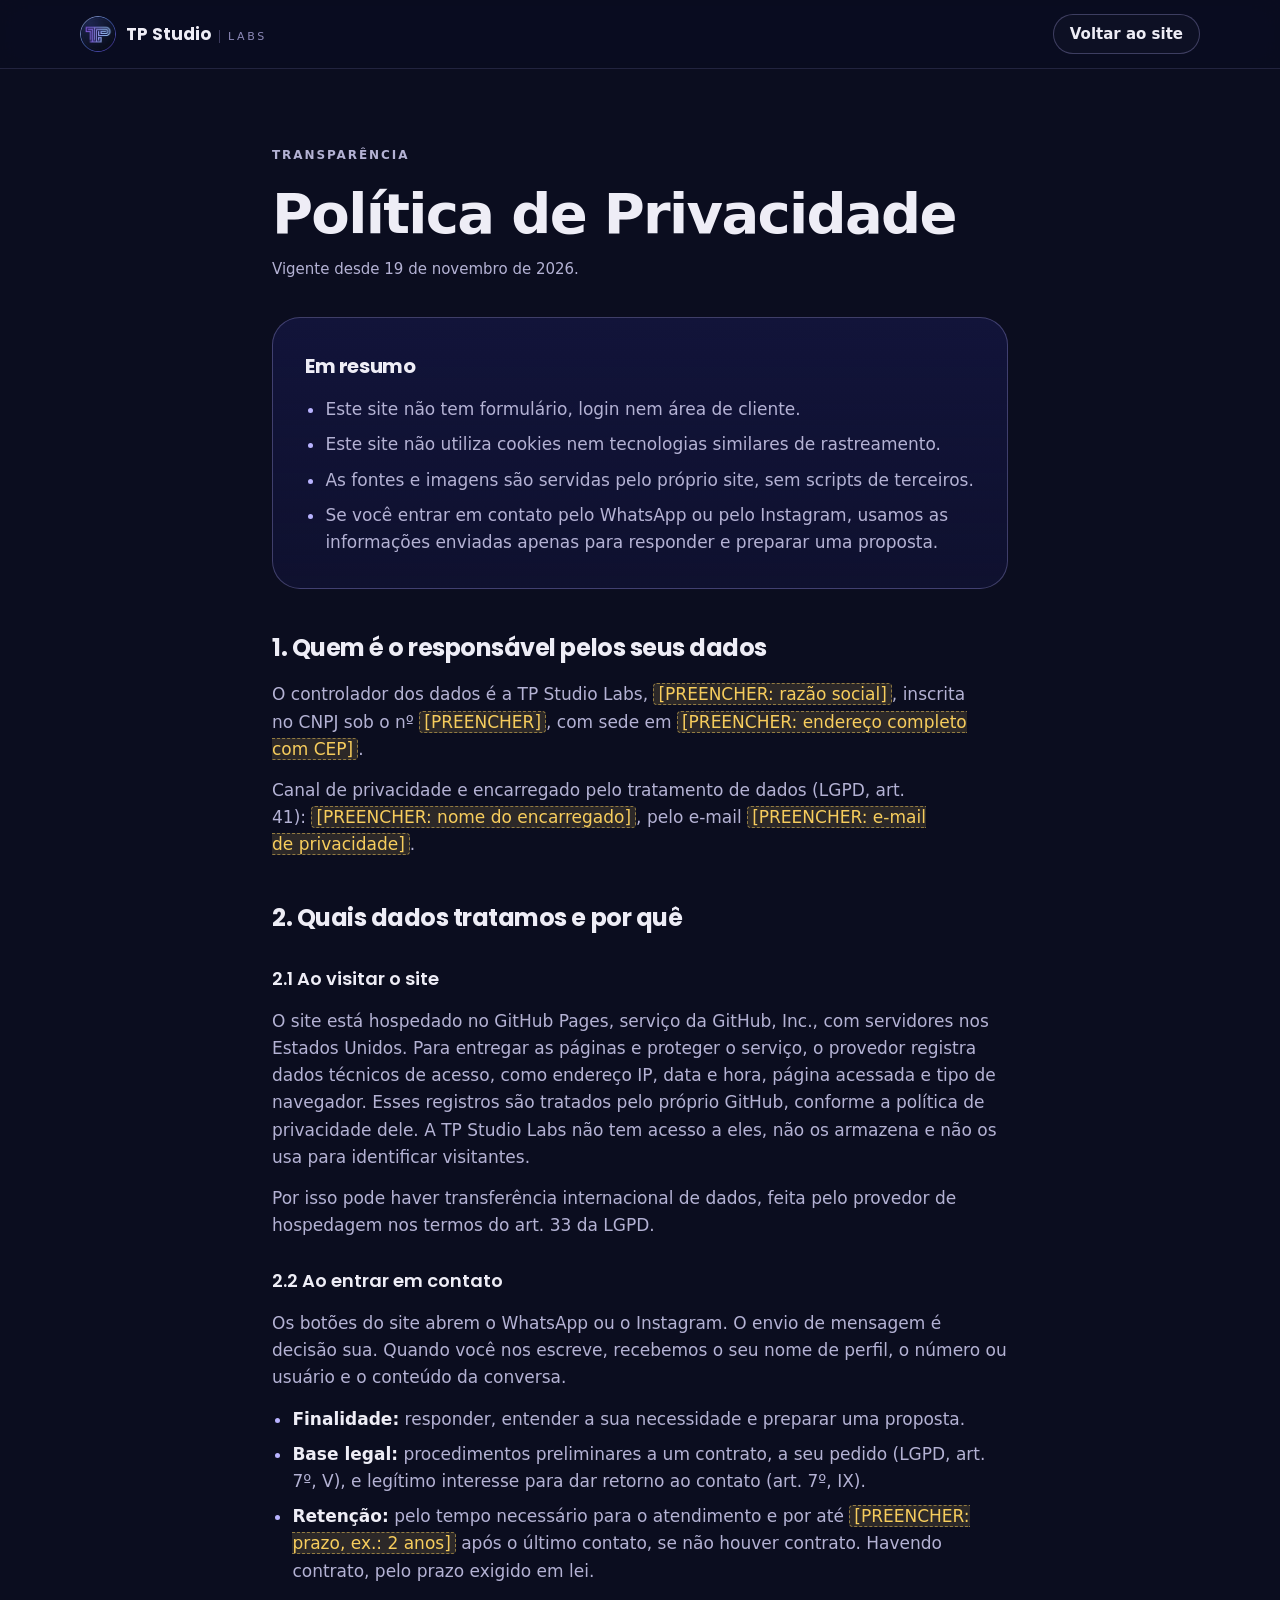
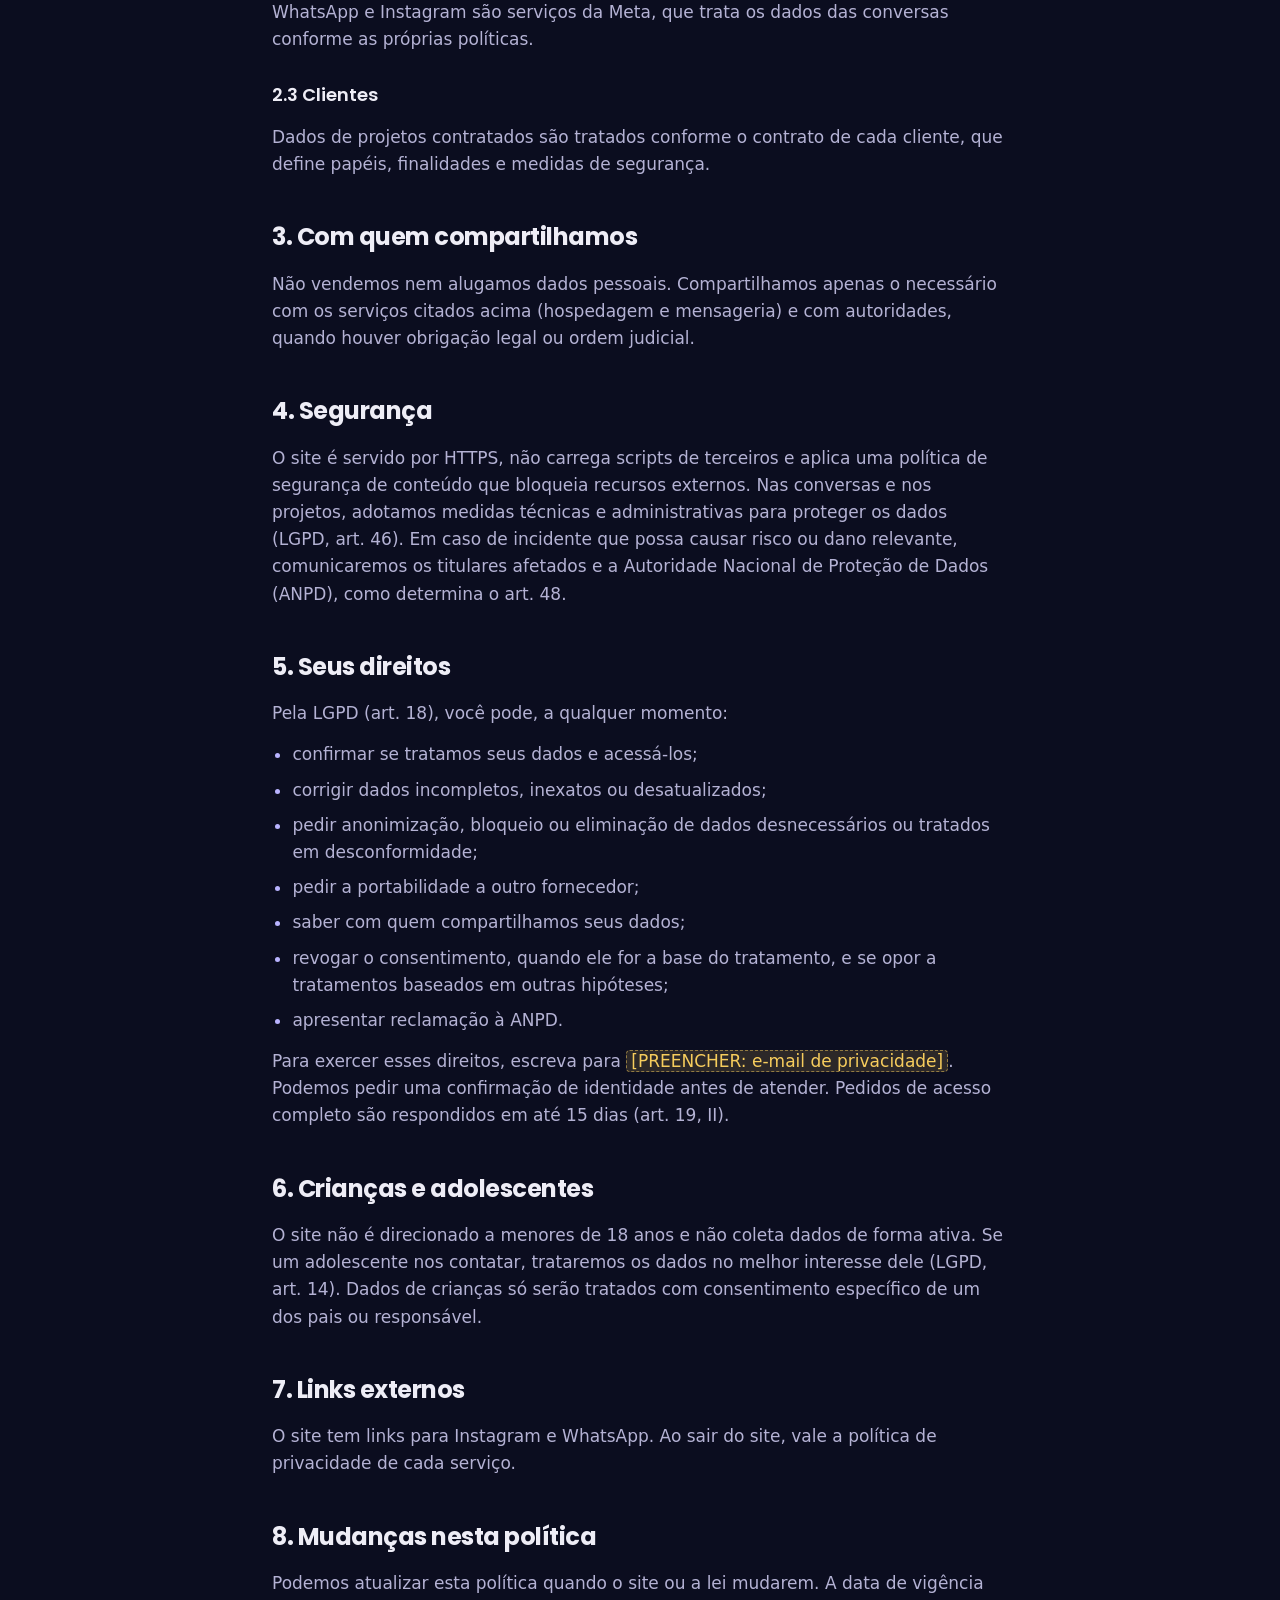
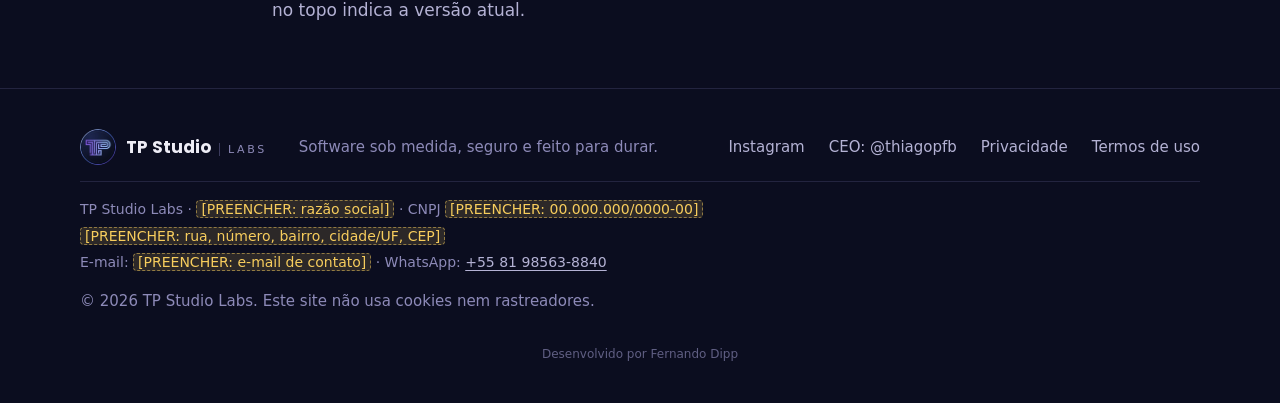
==== commit a10f269b: "Adota os textos da versão do CEO e troca o notebook giratório por tela com código Os títulos e texto" ====
--- a/privacidade.html
+++ b/privacidade.html
@@ -9,7 +9,7 @@
   <meta name="description" content="Como a TP Studio Labs trata dados pessoais: o site não usa cookies nem rastreadores, e os contatos servem só para responder e preparar propostas.">
   <meta name="theme-color" content="#0b0d1f">
   <link rel="icon" href="assets/img/perfil.jpg">
-  <link rel="stylesheet" href="styles.css">
+  <link rel="stylesheet" href="styles.css?v=4">
 </head>
 <body>
   <svg width="0" height="0" style="position:absolute" aria-hidden="true">
@@ -42,7 +42,7 @@
           <li>Este site não tem formulário, login nem área de cliente.</li>
           <li>Este site não utiliza cookies nem tecnologias similares de rastreamento.</li>
           <li>As fontes e imagens são servidas pelo próprio site, sem scripts de terceiros.</li>
-          <li>Se você decidir falar com a gente pelo WhatsApp ou pelo Instagram, usamos o que você enviar só para responder e preparar uma proposta.</li>
+          <li>Se você entrar em contato pelo WhatsApp ou pelo Instagram, usamos as informações enviadas apenas para responder e preparar uma proposta.</li>
         </ul>
       </div>
 
--- a/styles.css
+++ b/styles.css
@@ -27,7 +27,7 @@
   --ease-out: cubic-bezier(0.16, 1, 0.3, 1);
 
   --gutter: clamp(16px, 4vw, 40px);
-  --section: clamp(88px, 12vw, 160px);
+  --section: clamp(64px, 7.5vw, 104px);
   color-scheme: dark;
 }
 
@@ -189,7 +189,7 @@
 /* Sections */
 .section { padding-block: var(--section); border-top: 1px solid var(--line); }
 .section__head.section__head--solo { grid-template-columns: 1fr; margin-bottom: clamp(28px, 2.6vw, 40px); }
-.section__head { display: grid; grid-template-columns: 1fr 1fr; gap: 24px 64px; align-items: end; margin-bottom: clamp(40px, 6vw, 72px); }
+.section__head { display: grid; grid-template-columns: 1fr 1fr; gap: 24px 64px; align-items: end; margin-bottom: clamp(32px, 4vw, 56px); }
 .section__head h2, .launch__head h3, .eng h2, .music h2 { font-weight: 700; font-size: clamp(2rem, 4.2vw, 3.25rem); line-height: 1.08; letter-spacing: -0.03em; }
 .section__head p, .launch__head p { color: var(--text-2); font-size: 1.125rem; max-width: 32em; }
 
@@ -255,7 +255,7 @@
 .services p { margin-top: 8px; color: var(--text-2); }
 
 /* Launch */
-.launch__head { display: flex; justify-content: space-between; align-items: end; gap: 32px; margin-bottom: clamp(40px, 5vw, 56px); }
+.launch__head { display: flex; justify-content: space-between; align-items: end; gap: 32px; margin-bottom: clamp(28px, 3vw, 40px); }
 .launch__head p { margin-top: 16px; }
 .feed { display: grid; grid-template-columns: repeat(4, 1fr); gap: 16px; }
 .feed a { display: block; border-radius: var(--r-md); overflow: hidden; border: 1px solid var(--line); background: var(--night-2); }
@@ -266,7 +266,7 @@
 .cta { border-top: 0; padding-top: 0; }
 .cta__box {
   position: relative; overflow: hidden; text-align: center;
-  padding: clamp(56px, 8vw, 104px) var(--gutter);
+  padding: clamp(40px, 5vw, 72px) var(--gutter);
   border-radius: 36px; border: 1px solid var(--line-strong);
   background: radial-gradient(120% 90% at 50% 0%, rgba(124, 92, 255, 0.32), transparent 60%), var(--night-2);
   display: grid; justify-items: center; gap: 20px;
@@ -326,7 +326,7 @@
 /* Hero: notebook 3D (só CSS). Gira em Y em 20s, flutua e mostra janelas abstratas. */
 .device-wrap { margin: 0; justify-self: center; width: min(100%, 460px); display: grid; gap: 6px; }
 .device-wrap figcaption { font-size: 0.8125rem; color: var(--text-3); text-align: center; }
-.device { --s: 0.84; position: relative; aspect-ratio: 1 / 0.92; perspective: 1100px; perspective-origin: 50% 35%; }
+.device { --s: 1; position: relative; aspect-ratio: 1 / 0.92; perspective: 1100px; perspective-origin: 50% 35%; }
 .device__glow {
   position: absolute; inset: 8% 6% 14%; border-radius: 50%;
   background: radial-gradient(closest-side, rgba(124, 92, 255, 0.5), rgba(77, 155, 255, 0.16) 55%, transparent 75%);
@@ -360,16 +360,14 @@
 .device__shadow {
   position: absolute; left: 22%; right: 22%; bottom: 9%; height: 26px; border-radius: 50%;
   background: radial-gradient(closest-side, rgba(0, 0, 0, 0.6), transparent); filter: blur(4px);
-  animation: dv-shadow 6s ease-in-out infinite;
-}
-.device__float { position: absolute; inset: 0; transform-style: preserve-3d; animation: dv-bob 6s ease-in-out infinite; }
+}
+.device__float { position: absolute; inset: 0; transform-style: preserve-3d; }
 .device__tilt { position: absolute; inset: 0; transform-style: preserve-3d; transform: scale(var(--s)) rotateX(-17deg); }
 
 .laptop {
-  --w: 300px; --d: 200px; --t: 10px; --h: 194px; --lt: 6px;
+  --w: 340px; --d: 220px; --t: 10px; --h: 218px; --lt: 6px;
   position: absolute; left: 50%; top: 64%; width: 0; height: 0;
-  transform-style: preserve-3d; transform: rotateY(-30deg);
-  animation: dv-spin 20s linear infinite;
+  transform-style: preserve-3d; transform: rotateY(-16deg);
 }
 .lb, .lid__face, .lid__edge { position: absolute; backface-visibility: hidden; }
 .lb { background: #9ea2b4; }
@@ -405,52 +403,52 @@
 .lid__edge--left { left: calc(var(--w) / -2 - var(--lt) / 2); transform: rotateY(-90deg); }
 .lid__edge--right { left: calc(var(--w) / 2 - var(--lt) / 2); transform: rotateY(90deg); }
 
-/* Tela: janelas abstratas, sem texto legível */
+/* Tela: editor com código sendo escrito, terminal e painel em execução */
 .scr { position: relative; height: 100%; border-radius: 4px; overflow: hidden; background: radial-gradient(120% 90% at 20% 0%, #2a2470, #12143a 55%, #0a0c22); }
 .scr__bar { display: flex; gap: 4px; padding: 6px 8px; }
 .scr__bar i { width: 5px; height: 5px; border-radius: 50%; background: rgba(185, 179, 255, 0.4); }
 .scr__dock { position: absolute; left: 50%; bottom: 5px; translate: -50% 0; display: flex; gap: 4px; padding: 3px 5px; border-radius: 5px; background: rgba(255, 255, 255, 0.08); }
 .scr__dock i { width: 8px; height: 8px; border-radius: 2px; background: rgba(238, 237, 246, 0.35); }
 .scr__dock i:nth-child(2) { background: #7c5cff; }
-.win {
-  --d: 0s; position: absolute; padding: 7px; border-radius: 6px;
-  background: rgba(255, 255, 255, 0.06); border: 1px solid rgba(185, 179, 255, 0.2);
-  box-shadow: 0 8px 20px rgba(0, 0, 0, 0.35);
-  animation: dv-win 12s var(--d) infinite both;
-}
-.win--code { left: 6%; top: 15%; width: 50%; height: 44%; }
-.win--code b { display: block; height: 4px; margin-bottom: 7px; border-radius: 2px; width: var(--w); background: var(--c, rgba(238, 237, 246, 0.4)); transform-origin: left; animation: dv-type 12s infinite both; }
-.win--code b:nth-child(1) { animation-delay: calc(var(--d) + 0.3s); }
-.win--code b:nth-child(2) { animation-delay: calc(var(--d) + 0.6s); }
-.win--code b:nth-child(3) { animation-delay: calc(var(--d) + 0.9s); }
-.win--code b:nth-child(4) { animation-delay: calc(var(--d) + 1.2s); }
-.win--code b:nth-child(5) { animation-delay: calc(var(--d) + 1.5s); }
-.win--code b:nth-child(6) { animation-delay: calc(var(--d) + 1.8s); }
-.win--chart { --d: 2.5s; right: 6%; top: 19%; width: 34%; height: 40%; display: flex; align-items: flex-end; gap: 4px; }
-.win--chart b { flex: 1; height: var(--h); border-radius: 2px 2px 0 0; background: linear-gradient(180deg, var(--lavender), #7c5cff); transform-origin: bottom; animation: dv-grow 12s var(--d) infinite both; }
-.win--progress { --d: 5s; left: 9%; bottom: 17%; width: 46%; height: 24%; display: grid; grid-template-columns: auto 1fr; grid-template-rows: 1fr 1fr; align-items: center; gap: 4px 8px; }
-.ring { grid-row: span 2; width: 22px; height: 22px; border-radius: 50%; border: 3px solid rgba(255, 255, 255, 0.12); border-top-color: #8fe3c0; animation: dv-turn 1.1s linear infinite; }
-.prog { display: block; height: 5px; border-radius: 3px; background: rgba(255, 255, 255, 0.1); overflow: hidden; }
-.prog b { display: block; height: 100%; width: 72%; border-radius: inherit; background: linear-gradient(90deg, #7c5cff, #8fe3c0); animation: dv-fill 12s var(--d) infinite both; }
-.prog--2 b { animation-name: dv-fill2; }
-.win--apps { --d: 7.5s; right: 8%; bottom: 17%; width: 32%; height: 30%; display: grid; grid-template-columns: repeat(3, 1fr); gap: 5px; align-content: center; }
-.win--apps b { aspect-ratio: 1; border-radius: 4px; background: var(--c); opacity: 0.9; }
-
-@keyframes dv-spin { from { transform: rotateY(-30deg); } to { transform: rotateY(330deg); } }
-@keyframes dv-bob { 0%, 100% { transform: translateY(8px); } 50% { transform: translateY(-10px); } }
-@keyframes dv-shadow { 0%, 100% { transform: scale(1); opacity: 1; } 50% { transform: scale(0.82); opacity: 0.6; } }
+.scr__tab { margin-left: 6px; padding: 1px 6px; border-radius: 3px 3px 0 0; font: 500 5.5px/1.6 ui-monospace, "SFMono-Regular", Menlo, Consolas, monospace; color: #d9d6ff; background: rgba(255, 255, 255, 0.08); }
+.scr__tab--off { margin-left: 0; color: rgba(217, 214, 255, 0.45); background: none; }
+.ide { position: absolute; left: 6px; right: 6px; top: 17px; bottom: 22px; display: grid; grid-template-columns: 1.55fr 1fr; gap: 5px; }
+.ide__code {
+  margin: 0; padding: 6px 6px 6px 4px; border-radius: 4px; overflow: hidden; counter-reset: ln;
+  background: rgba(8, 9, 26, 0.72); border: 1px solid rgba(185, 179, 255, 0.16);
+  font: 500 6.4px/1.75 ui-monospace, "SFMono-Regular", Menlo, Consolas, monospace; color: #cfd2e6; white-space: pre;
+}
+.ide__code .ln { display: block; min-height: 1.75em; }
+.ide__code .ln::before { counter-increment: ln; content: counter(ln); display: inline-block; width: 12px; margin-right: 5px; text-align: right; color: rgba(185, 179, 255, 0.35); }
+.ide__code .k { color: #b69cff; }
+.ide__code .f { color: #7fd4ff; }
+.ide__code .s { color: #8fe3c0; }
+.ide__code .c { color: rgba(185, 179, 255, 0.5); font-style: italic; }
+.caret { display: inline-block; width: 3px; height: 1.1em; margin-left: 1px; vertical-align: -0.15em; background: #e7e4ff; animation: dv-caret 1s steps(1) infinite; }
+.ide__side { display: grid; grid-template-rows: 1fr auto; gap: 5px; min-width: 0; }
+.term {
+  padding: 5px 6px; border-radius: 4px; overflow: hidden; background: rgba(0, 0, 0, 0.5); border: 1px solid rgba(185, 179, 255, 0.12);
+  font: 500 5.6px/1.7 ui-monospace, "SFMono-Regular", Menlo, Consolas, monospace; color: #b9bcd4;
+}
+.term p { margin: 0; white-space: nowrap; }
+.term .ok { color: #8fe3c0; }
+.term .run { color: #f7cd5d; }
+.panel { padding: 5px 6px 6px; border-radius: 4px; background: rgba(255, 255, 255, 0.06); border: 1px solid rgba(185, 179, 255, 0.18); }
+.panel__head { margin: 0 0 4px; display: flex; align-items: center; gap: 4px; font: 600 5.6px/1.2 var(--font-body); color: #d9d6ff; }
+.panel__dot { width: 4px; height: 4px; border-radius: 50%; background: #45e3a0; box-shadow: 0 0 5px #45e3a0; animation: dv-pulse 2s ease-in-out infinite; }
+.panel__chart { height: 26px; display: flex; align-items: flex-end; gap: 3px; }
+.panel__chart b { flex: 1; height: var(--h); border-radius: 2px 2px 0 0; background: linear-gradient(180deg, var(--lavender), #7c5cff); transform-origin: bottom; animation: dv-bars 3.2s ease-in-out infinite alternate; }
+.panel__chart b:nth-child(2n) { animation-delay: -1.1s; }
+.panel__chart b:nth-child(3n) { animation-delay: -2.2s; }
+
+@keyframes dv-caret { 50% { opacity: 0; } }
+@keyframes dv-bars { from { transform: scaleY(0.55); } to { transform: scaleY(1); } }
 @keyframes dv-pulse { 0%, 100% { opacity: 0.8; transform: scale(1); } 50% { opacity: 1; transform: scale(1.06); } }
 @keyframes dv-sweep { from { translate: -20% 0; } to { translate: 20% 0; } }
 @keyframes dv-dust { 0% { transform: translateY(0); opacity: 0; } 15% { opacity: 0.7; } 85% { opacity: 0.5; } 100% { transform: translateY(-60px); opacity: 0; } }
-@keyframes dv-win { 0% { opacity: 0; transform: translateY(6px) scale(0.94); } 6%, 55% { opacity: 1; transform: none; } 62%, 100% { opacity: 0; transform: translateY(-4px) scale(0.98); } }
-@keyframes dv-type { 0%, 3% { transform: scaleX(0); } 12%, 100% { transform: scaleX(1); } }
-@keyframes dv-grow { 0%, 4% { transform: scaleY(0.15); } 22%, 100% { transform: scaleY(1); } }
-@keyframes dv-fill { 0%, 6% { width: 0; } 40%, 100% { width: 100%; } }
-@keyframes dv-fill2 { 0%, 12% { width: 0; } 52%, 100% { width: 64%; } }
-@keyframes dv-turn { to { transform: rotate(360deg); } }
 .device.is-paused, .device.is-paused * { animation-play-state: paused !important; }
-@media (max-width: 960px) { .device-wrap { width: min(100%, 420px); } }
-@media (max-width: 480px) { .device { --s: 0.68; } }
+@media (max-width: 960px) { .device-wrap { width: min(100%, 420px); } .device { --s: 0.84; } }
+@media (max-width: 480px) { .device { --s: 0.68; aspect-ratio: 1 / 0.78; } .device .laptop { top: 66%; } }
 
 /* Serviços: etiquetas */
 .services a { color: var(--lavender); }
@@ -475,7 +473,7 @@
 /* Projetos */
 .apps__group { display: flex; align-items: center; gap: 12px; font-size: 1.25rem; font-weight: 600; margin: 8px 0 20px; }
 .apps__group span { font: 600 0.8125rem/1 var(--font-body); padding: 5px 10px; border-radius: 999px; background: rgba(124, 92, 255, 0.14); color: var(--lavender); }
-.apps + .apps__group { margin-top: clamp(40px, 5vw, 64px); }
+.apps + .apps__group { margin-top: clamp(32px, 4vw, 48px); }
 .apps { display: grid; grid-template-columns: repeat(auto-fill, minmax(260px, 1fr)); gap: 16px; }
 .app {
   display: flex; gap: 16px; align-items: flex-start; padding: 20px; border-radius: 24px;
@@ -505,7 +503,7 @@
 .flow li.reveal:nth-child(4) { transition-delay: 0.18s; }
 
 /* Música: abertura da seção */
-.music { display: grid; grid-template-columns: 1.1fr 0.9fr; gap: clamp(32px, 5vw, 80px); align-items: center; margin-bottom: clamp(40px, 5vw, 64px); }
+.music { display: grid; grid-template-columns: 1.1fr 0.9fr; gap: clamp(32px, 5vw, 80px); align-items: center; margin-bottom: clamp(32px, 4vw, 48px); }
 .music__copy p:not(.eyebrow) { margin-top: 20px; color: var(--text-2); font-size: 1.125rem; max-width: 32em; }
 
 @media (max-width: 960px) {
@@ -542,13 +540,13 @@
 .music .story__inner h2 { font-size: clamp(2.25rem, 4.6vw, 4rem); max-width: 12em; }
 .music .story__body { grid-template-columns: 1fr; max-width: 34rem; font-size: clamp(1.0625rem, 1.3vw, 1.1875rem); }
 .music__copy .story__body p { margin-top: 0; max-width: none; font-size: inherit; }
-.music__copy p.story__mark { margin-top: 0; font-size: clamp(5rem, 9vw, 8rem); color: var(--lavender); max-width: none; }
+.music__copy p.story__mark { margin-top: 0; margin-bottom: -26px; font-size: clamp(4rem, 7vw, 6rem); color: var(--lavender); max-width: none; }
 
 /* ---- Projetos: lista compacta dos que estão a caminho ---- */
 .soon { display: grid; grid-template-columns: repeat(auto-fill, minmax(240px, 1fr)); gap: 0 32px; border-top: 1px solid var(--line); }
 .soon li { display: flex; align-items: center; gap: 12px; padding: 14px 0; border-bottom: 1px solid var(--line); color: var(--text-2); font-size: 0.9375rem; }
 .soon i { flex: none; width: 10px; height: 10px; border-radius: 3px; background: var(--a1); box-shadow: 0 0 12px color-mix(in srgb, var(--a1) 60%, transparent); }
-.launch { margin-top: clamp(64px, 8vw, 112px); }
+.launch { margin-top: clamp(48px, 5vw, 72px); }
 .launch__head h3 { font-size: clamp(1.75rem, 3.2vw, 2.5rem); }
 
 /* ---- CTA: aviso no ponto de contato ---- */
@@ -567,11 +565,11 @@
 
 /* ---- Páginas legais ---- */
 .nav__back { margin-left: auto; }
-.legal { padding-block: clamp(48px, 7vw, 96px); }
+.legal { padding-block: clamp(40px, 5vw, 72px); }
 .legal__inner { max-width: calc(46rem + 2 * var(--gutter)); }
 .legal h1 { font-weight: 800; font-size: clamp(2.25rem, 5vw, 3.5rem); line-height: 1.06; letter-spacing: -0.03em; }
 .legal__meta { margin-top: 12px; color: var(--text-3); font-size: 0.9375rem; }
-.legal h2 { margin-top: 48px; font-size: 1.5rem; font-weight: 700; letter-spacing: -0.02em; }
+.legal h2 { margin-top: 40px; font-size: 1.5rem; font-weight: 700; letter-spacing: -0.02em; }
 .legal h3 { margin-top: 28px; font-size: 1.125rem; font-weight: 600; }
 .legal p, .legal li { color: var(--text-2); }
 .legal p { margin-top: 14px; }
@@ -592,3 +590,64 @@
 @media (max-width: 560px) {
   .cta__box .btn { white-space: normal; text-align: center; justify-content: center; line-height: 1.25; padding-block: 12px; max-width: 100%; }
 }
+
+/* Celular ilustrado: o conteúdo da tela acompanha a largura do aparelho
+   (referência 300px: 1cqw = 3px), para caber inteiro em qualquer tamanho. */
+.phone { container-type: inline-size; }
+.phone__notch { top: 7.3cqw; width: 30.7cqw; height: 8.7cqw; margin-left: -15.35cqw; border-radius: 6.7cqw; }
+.screen { padding: 18cqw 5.3cqw 5.3cqw; }
+.screen__top { font-size: 4cqw; }
+.live { gap: 2cqw; padding: 1.3cqw 3cqw; }
+.live i { width: 2cqw; height: 2cqw; }
+.screen__label { margin-top: 8cqw; font-size: 4.2cqw; }
+.screen__title { font-size: 8cqw; margin-top: 1.3cqw; }
+.setlist { margin-top: 6cqw; gap: 2.4cqw; }
+.setlist li { padding: 3.6cqw 4.3cqw; border-radius: 4cqw; font-size: 5cqw; }
+.key { min-width: 10.5cqw; padding: 1.1cqw 2.4cqw; border-radius: 2.3cqw; font-size: 4.3cqw; }
+.pad { margin-top: auto; padding: 4.3cqw; border-radius: 5.3cqw; }
+.pad__label { font-size: 3.6cqw; }
+.pad__key { font-size: 5cqw; }
+.pad__bars { gap: 1.3cqw; height: 10.7cqw; }
+.pad__bars i { width: 1.3cqw; }
+
+/* Formulário rápido antes do WhatsApp */
+.zap-travado { overflow: hidden; }
+.zap-fundo { position: fixed; inset: 0; z-index: 1000; background: rgba(4, 5, 16, 0.72); backdrop-filter: blur(4px); opacity: 0; pointer-events: none; transition: opacity 0.2s var(--ease-out); }
+.zap-fundo.aberto { opacity: 1; pointer-events: auto; }
+.zap-painel {
+  position: fixed; left: 0; right: 0; bottom: 0; z-index: 1001; max-height: 92dvh; overflow: auto; overscroll-behavior: contain;
+  background: var(--night-2); color: var(--text); border: 1px solid var(--line-strong); border-bottom: 0;
+  border-radius: var(--r-lg) var(--r-lg) 0 0; padding: 22px var(--gutter) calc(22px + env(safe-area-inset-bottom));
+  box-shadow: 0 -20px 60px -20px rgba(0, 0, 0, 0.7);
+  transform: translateY(105%); transition: transform 0.32s var(--ease-out);
+}
+.zap-painel.aberto { transform: none; }
+@media (min-width: 700px) {
+  .zap-painel { left: 50%; right: auto; bottom: auto; top: 50%; width: 580px; max-height: 88dvh; padding: 28px 32px; border-bottom: 1px solid var(--line-strong); border-radius: var(--r-lg); transform: translate(-50%, -46%); opacity: 0; transition: transform 0.32s var(--ease-out), opacity 0.2s; }
+  .zap-painel.aberto { transform: translate(-50%, -50%); opacity: 1; }
+}
+.zap-topo { display: flex; justify-content: space-between; align-items: flex-start; gap: 12px; }
+.zap-topo h2 { font-size: 1.375rem; line-height: 1.25; }
+.zap-x { flex: none; width: 44px; height: 44px; margin: -6px -8px 0 0; border: 0; border-radius: 50%; background: rgba(255, 255, 255, 0.06); color: var(--text); font-size: 1.5rem; line-height: 1; cursor: pointer; }
+.zap-x:hover { background: rgba(255, 255, 255, 0.12); }
+.zap-sub { margin: 6px 0 20px; color: var(--text-2); font-size: 0.9375rem; }
+.zap-painel fieldset { border: 0; padding: 0; margin: 0 0 18px; min-width: 0; }
+.zap-painel legend { padding: 0; margin-bottom: 10px; font-weight: 600; font-size: 0.9375rem; }
+.zap-chips { display: flex; flex-wrap: wrap; gap: 8px; }
+.zap-chip { position: relative; }
+.zap-chip input { position: absolute; inset: 0; width: 100%; height: 100%; margin: 0; opacity: 0; cursor: pointer; }
+.zap-chip span { display: inline-flex; align-items: center; min-height: 44px; padding: 0 16px; border-radius: 999px; border: 1px solid var(--line-strong); background: rgba(255, 255, 255, 0.02); color: var(--text-2); font-size: 0.9375rem; line-height: 1.25; transition: background 0.15s, border-color 0.15s, color 0.15s; }
+@media (hover: hover) { .zap-chip:hover span { border-color: var(--lavender); color: var(--text); } }
+.zap-chip input:checked + span { background: var(--violet-ink); border-color: var(--violet); color: #fff; }
+.zap-chip input:focus-visible + span { outline: 2px solid var(--lavender); outline-offset: 3px; }
+.zap-input { display: block; width: 100%; min-height: 48px; margin-top: 10px; padding: 0 14px; border-radius: var(--r-sm); border: 1px solid var(--line-strong); background: var(--night-1); color: var(--text); font: inherit; font-size: 1rem; }
+.zap-painel legend + .zap-input { margin-top: 0; }
+.zap-input::placeholder { color: var(--text-3); }
+.zap-input:focus { outline: 2px solid var(--lavender); outline-offset: 1px; }
+.zap-oculto { display: none; }
+.zap-previa span { display: block; margin-bottom: 8px; color: var(--text-3); font-size: 0.8125rem; }
+.zap-bubble { background: #dcf8c6; color: #0b2a14; border-radius: 14px 14px 14px 4px; padding: 10px 14px; font-size: 0.9375rem; white-space: pre-wrap; overflow-wrap: anywhere; }
+.zap-enviar { display: flex; width: 100%; justify-content: center; margin-top: 16px; background: #1fa855; }
+@media (hover: hover) { .zap-enviar.btn--primary:hover { background: #188a45; } }
+.zap-direto { display: block; padding: 12px; text-align: center; color: var(--text-2); font-size: 0.9375rem; }
+@media (prefers-reduced-motion: reduce) { .zap-fundo, .zap-painel, .zap-chip span { transition: none; } }
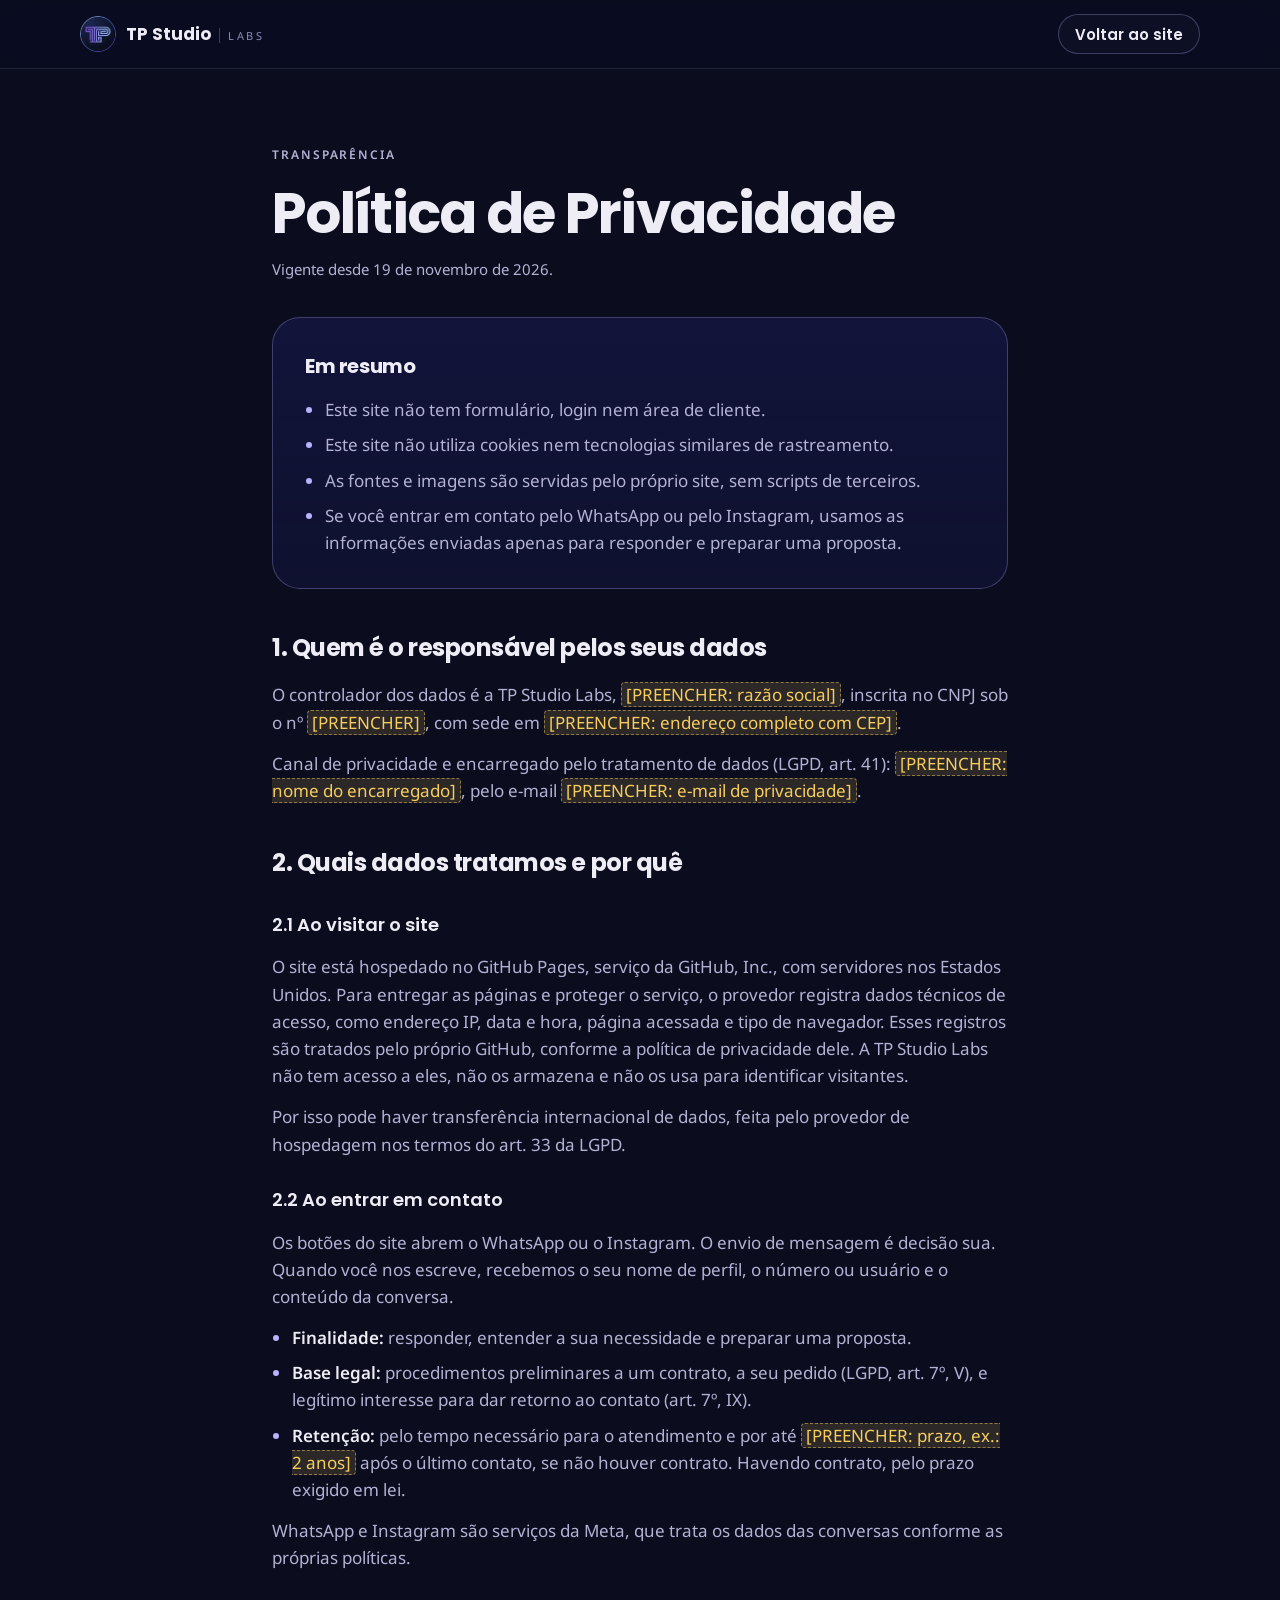
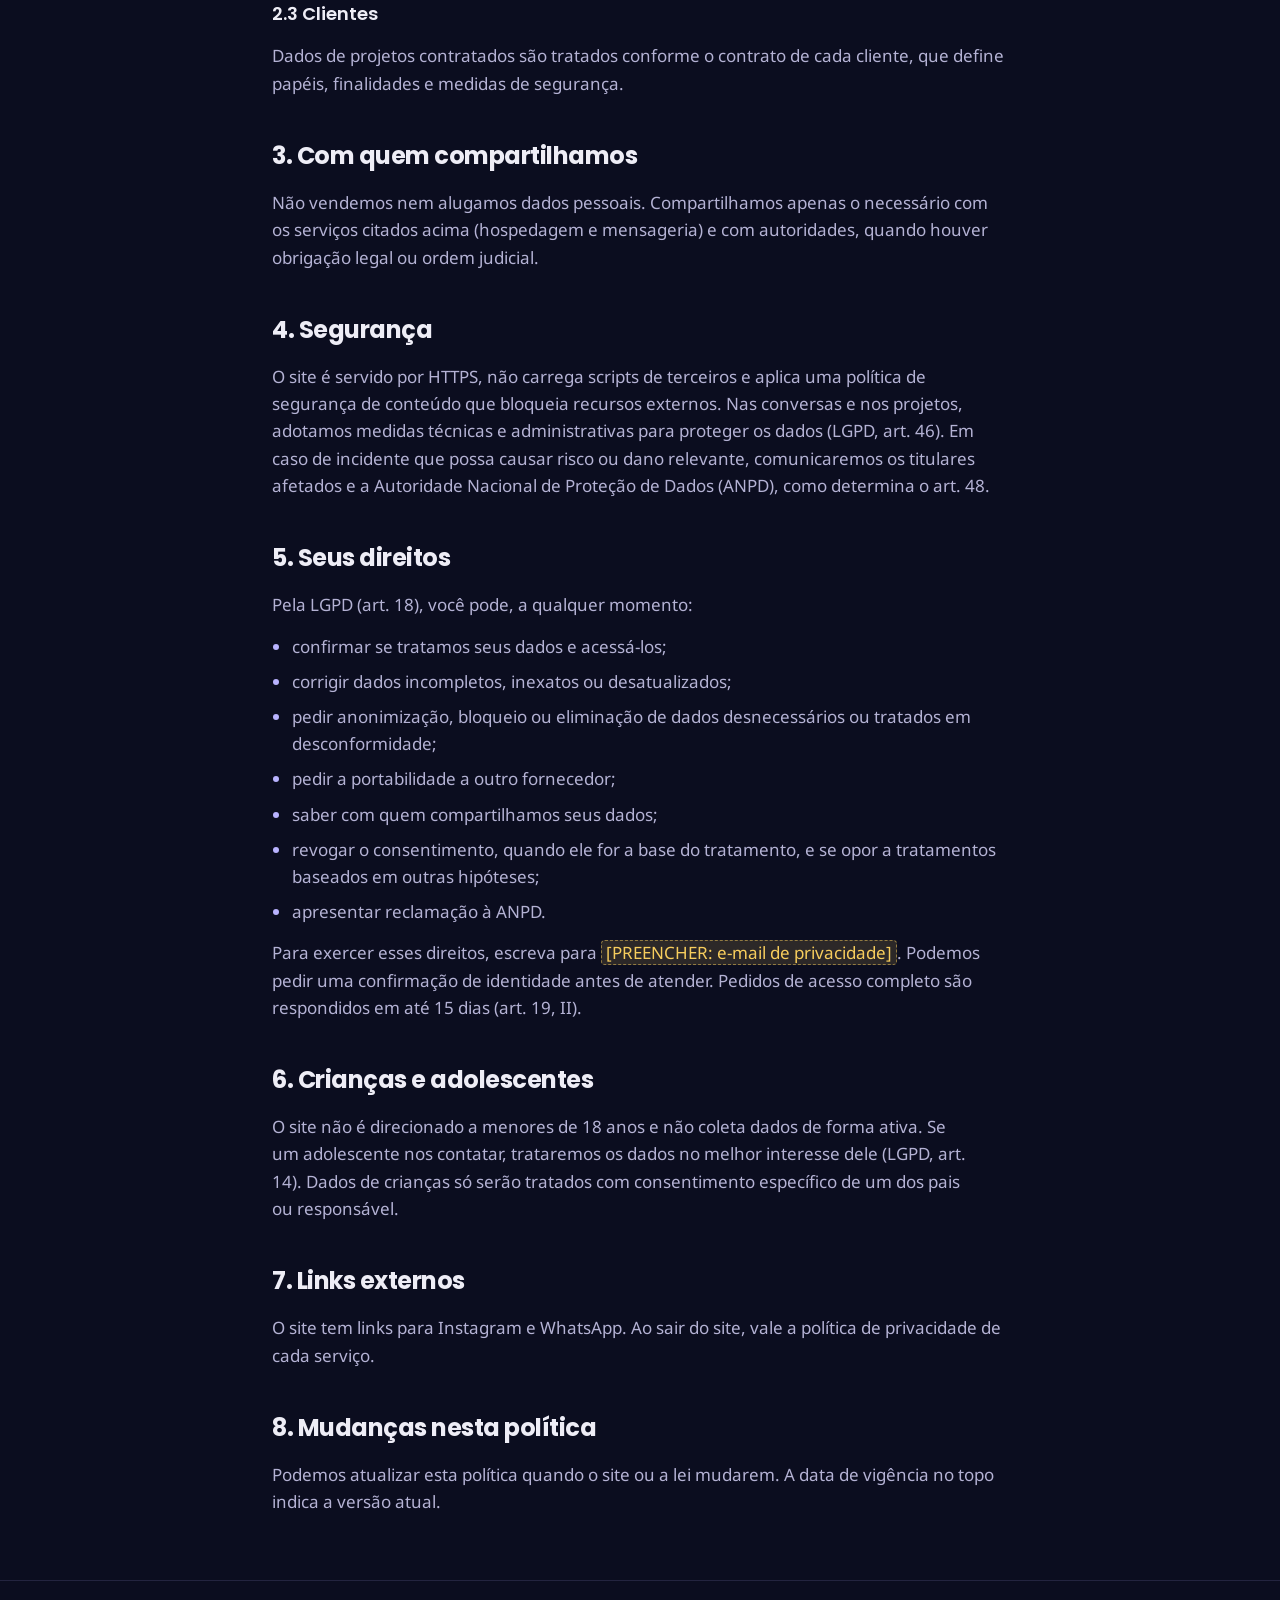
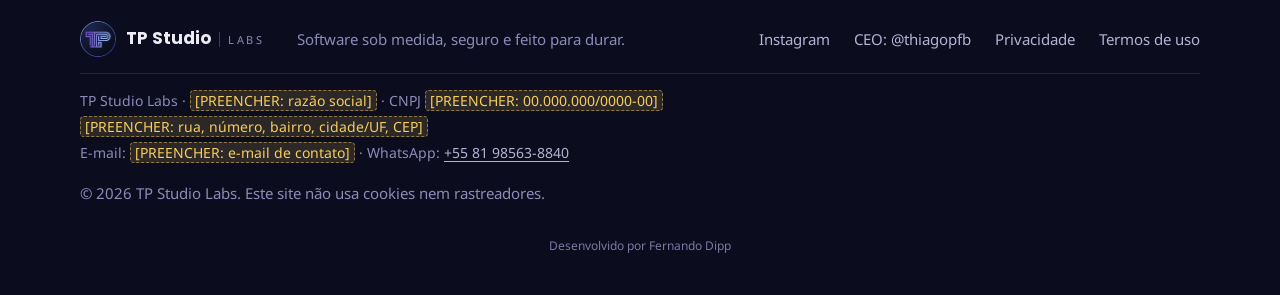
==== commit d6a306d2: "Ajusta o site às skills de tipografia, revelação, design e SEO Fontes: par Poppins + Noto Sans (par " ====
--- a/privacidade.html
+++ b/privacidade.html
@@ -8,8 +8,9 @@
   <title>Política de Privacidade · TP Studio Labs</title>
   <meta name="description" content="Como a TP Studio Labs trata dados pessoais: o site não usa cookies nem rastreadores, e os contatos servem só para responder e preparar propostas.">
   <meta name="theme-color" content="#0b0d1f">
+  <link rel="canonical" href="https://fernandodipp.github.io/site-tp-studio/privacidade.html">
   <link rel="icon" href="assets/img/perfil.jpg">
-  <link rel="stylesheet" href="styles.css?v=4">
+  <link rel="stylesheet" href="styles.css?v=5">
 </head>
 <body>
   <svg width="0" height="0" style="position:absolute" aria-hidden="true">
--- a/styles.css
+++ b/styles.css
@@ -1,7 +1,13 @@
-@font-face { font-family: "Inter"; font-style: normal; font-weight: 400 600; font-display: swap; src: url("assets/fonts/inter-latin.woff2") format("woff2"); }
-@font-face { font-family: "Poppins"; font-style: normal; font-weight: 600; font-display: swap; src: url("assets/fonts/poppins-600.woff2") format("woff2"); }
-@font-face { font-family: "Poppins"; font-style: normal; font-weight: 700; font-display: swap; src: url("assets/fonts/poppins-700.woff2") format("woff2"); }
-@font-face { font-family: "Poppins"; font-style: normal; font-weight: 800; font-display: swap; src: url("assets/fonts/poppins-800.woff2") format("woff2"); }
+/* Tipografia: par 7 da skill tipografia-e-cor (Poppins nos títulos e botões, Noto Sans no corpo).
+   Dois pesos de cada, quatro no total, hospedados no site com latin e latin-ext. */
+@font-face { font-family: "Noto Sans"; font-style: normal; font-weight: 400; font-display: swap; src: url("assets/fonts/noto-sans-latin-ext-400-normal.woff2") format("woff2"); unicode-range: U+0100-02BA, U+02BD-02C5, U+02C7-02CC, U+02CE-02D7, U+02DD-02FF, U+0304, U+0308, U+0329, U+1D00-1DBF, U+1E00-1E9F, U+1EF2-1EFF, U+2020, U+20A0-20AB, U+20AD-20C0, U+2113, U+2C60-2C7F, U+A720-A7FF; }
+@font-face { font-family: "Noto Sans"; font-style: normal; font-weight: 400; font-display: swap; src: url("assets/fonts/noto-sans-latin-400-normal.woff2") format("woff2"); unicode-range: U+0000-00FF, U+0131, U+0152-0153, U+02BB-02BC, U+02C6, U+02DA, U+02DC, U+0304, U+0308, U+0329, U+2000-206F, U+20AC, U+2122, U+2191, U+2193, U+2212, U+2215, U+FEFF, U+FFFD; }
+@font-face { font-family: "Noto Sans"; font-style: normal; font-weight: 600; font-display: swap; src: url("assets/fonts/noto-sans-latin-ext-600-normal.woff2") format("woff2"); unicode-range: U+0100-02BA, U+02BD-02C5, U+02C7-02CC, U+02CE-02D7, U+02DD-02FF, U+0304, U+0308, U+0329, U+1D00-1DBF, U+1E00-1E9F, U+1EF2-1EFF, U+2020, U+20A0-20AB, U+20AD-20C0, U+2113, U+2C60-2C7F, U+A720-A7FF; }
+@font-face { font-family: "Noto Sans"; font-style: normal; font-weight: 600; font-display: swap; src: url("assets/fonts/noto-sans-latin-600-normal.woff2") format("woff2"); unicode-range: U+0000-00FF, U+0131, U+0152-0153, U+02BB-02BC, U+02C6, U+02DA, U+02DC, U+0304, U+0308, U+0329, U+2000-206F, U+20AC, U+2122, U+2191, U+2193, U+2212, U+2215, U+FEFF, U+FFFD; }
+@font-face { font-family: "Poppins"; font-style: normal; font-weight: 600; font-display: swap; src: url("assets/fonts/poppins-latin-ext-600-normal.woff2") format("woff2"); unicode-range: U+0100-02BA, U+02BD-02C5, U+02C7-02CC, U+02CE-02D7, U+02DD-02FF, U+0304, U+0308, U+0329, U+1D00-1DBF, U+1E00-1E9F, U+1EF2-1EFF, U+2020, U+20A0-20AB, U+20AD-20C0, U+2113, U+2C60-2C7F, U+A720-A7FF; }
+@font-face { font-family: "Poppins"; font-style: normal; font-weight: 600; font-display: swap; src: url("assets/fonts/poppins-latin-600-normal.woff2") format("woff2"); unicode-range: U+0000-00FF, U+0131, U+0152-0153, U+02BB-02BC, U+02C6, U+02DA, U+02DC, U+0304, U+0308, U+0329, U+2000-206F, U+20AC, U+2122, U+2191, U+2193, U+2212, U+2215, U+FEFF, U+FFFD; }
+@font-face { font-family: "Poppins"; font-style: normal; font-weight: 700; font-display: swap; src: url("assets/fonts/poppins-latin-ext-700-normal.woff2") format("woff2"); unicode-range: U+0100-02BA, U+02BD-02C5, U+02C7-02CC, U+02CE-02D7, U+02DD-02FF, U+0304, U+0308, U+0329, U+1D00-1DBF, U+1E00-1E9F, U+1EF2-1EFF, U+2020, U+20A0-20AB, U+20AD-20C0, U+2113, U+2C60-2C7F, U+A720-A7FF; }
+@font-face { font-family: "Poppins"; font-style: normal; font-weight: 700; font-display: swap; src: url("assets/fonts/poppins-latin-700-normal.woff2") format("woff2"); unicode-range: U+0000-00FF, U+0131, U+0152-0153, U+02BB-02BC, U+02C6, U+02DA, U+02DC, U+0304, U+0308, U+0329, U+2000-206F, U+20AC, U+2122, U+2191, U+2193, U+2212, U+2215, U+FEFF, U+FFFD; }
 
 :root {
   --night-0: #070817;
@@ -18,8 +24,8 @@
   --text-2: #b4b2d4;
   --text-3: #8d8ab8;
 
-  --font-display: "Poppins", system-ui, sans-serif;
-  --font-body: "Inter", system-ui, sans-serif;
+  --font-display: "Poppins", Arial, sans-serif;
+  --font-body: "Noto Sans", Verdana, sans-serif;
 
   --r-sm: 10px;
   --r-md: 16px;
@@ -39,6 +45,7 @@
   color: var(--text);
   font: 400 1.0625rem/1.6 var(--font-body);
   -webkit-font-smoothing: antialiased;
+  font-kerning: normal;
   overflow-x: hidden;
 }
 img { display: block; max-width: 100%; height: auto; }
@@ -46,6 +53,7 @@
 p { margin: 0; text-wrap: pretty; }
 a { color: inherit; text-underline-offset: 0.2em; }
 ul, ol { margin: 0; padding: 0; list-style: none; }
+b, strong { font-weight: 600; }
 
 ::selection { background: var(--violet-ink); color: #fff; }
 :focus-visible { outline: 2px solid var(--lavender); outline-offset: 3px; border-radius: 6px; }
@@ -68,7 +76,7 @@
   display: inline-flex; align-items: center; gap: 10px;
   min-height: 48px; padding: 0 22px;
   border-radius: 999px; border: 1px solid transparent;
-  font: 600 1rem/1 var(--font-body); text-decoration: none; white-space: nowrap;
+  font: 600 1rem/1 var(--font-display); text-decoration: none; white-space: nowrap;
   transition: background-color 0.2s, border-color 0.2s, transform 0.2s var(--ease-out), box-shadow 0.2s;
   -webkit-tap-highlight-color: transparent;
 }
@@ -98,7 +106,7 @@
 .nav__inner { display: flex; align-items: center; gap: 32px; height: 68px; }
 .brand { display: inline-flex; align-items: center; gap: 10px; text-decoration: none; font: 700 1.0625rem/1 var(--font-display); }
 .brand img { width: 36px; height: 36px; border-radius: 50%; }
-.brand small { font: 500 0.6875rem/1 var(--font-body); letter-spacing: 0.24em; text-transform: uppercase; color: var(--text-3); margin-left: 4px; padding-left: 8px; border-left: 1px solid var(--line-strong); }
+.brand small { font: 400 0.6875rem/1 var(--font-body); letter-spacing: 0.24em; text-transform: uppercase; color: var(--text-3); margin-left: 4px; padding-left: 8px; border-left: 1px solid var(--line-strong); }
 .nav__links { display: flex; gap: 24px; white-space: nowrap; margin-left: auto; font-size: 0.9375rem; color: var(--text-2); }
 .nav__links a { text-decoration: none; transition: color 0.2s; }
 .nav__links a:hover { color: var(--text); }
@@ -116,15 +124,14 @@
 }
 .hero__inner { position: relative; display: grid; grid-template-columns: 1.35fr 0.85fr; align-items: center; gap: clamp(40px, 6vw, 96px); }
 .hero__title {
-  font-weight: 800; font-size: clamp(2.5rem, 4.7vw, 4rem); line-height: 1.05; letter-spacing: -0.035em;
+  font-weight: 700; font-size: 2.5rem; font-size: clamp(2.5rem, 4.7vw, 4rem); line-height: 1.05; letter-spacing: -0.035em;
 }
 .hl { color: var(--lavender); }
-.hero__lead { margin-top: 28px; max-width: 34em; font-size: clamp(1.0625rem, 1.4vw, 1.25rem); color: var(--text-2); }
+.hero__lead { margin-top: 28px; max-width: 34em; font-size: 1.0625rem; font-size: clamp(1.0625rem, 1.4vw, 1.25rem); color: var(--text-2); }
 .hero__actions { display: flex; flex-wrap: wrap; gap: 12px; margin-top: 40px; }
 
 /* Phone */
 .phone-wrap { margin: 0; justify-self: center; display: grid; justify-items: center; gap: 16px; }
-.phone-wrap figcaption { font-size: 0.8125rem; color: var(--text-3); }
 .phone {
   position: relative; width: clamp(250px, 19.5vw, 300px); aspect-ratio: 9 / 17.5;
   border-radius: 48px; padding: 12px;
@@ -163,7 +170,7 @@
   padding: 14px; border-radius: 16px; background: rgba(255, 255, 255, 0.04); border: 1px solid var(--line);
 }
 .pad__label { font-size: 0.6875rem; letter-spacing: 0.14em; text-transform: uppercase; color: var(--text-3); }
-.pad__key { font-size: 0.9375rem; font-weight: 500; margin-top: 2px; }
+.pad__key { font-size: 0.9375rem; font-weight: 400; margin-top: 2px; }
 .pad__key b { color: var(--lavender); }
 .pad__bars { display: flex; gap: 4px; align-items: center; height: 32px; }
 .pad__bars i { width: 4px; height: 100%; border-radius: 2px; background: var(--lavender); transform-origin: center; animation: pad 2.4s ease-in-out infinite; }
@@ -190,7 +197,7 @@
 .section { padding-block: var(--section); border-top: 1px solid var(--line); }
 .section__head.section__head--solo { grid-template-columns: 1fr; margin-bottom: clamp(28px, 2.6vw, 40px); }
 .section__head { display: grid; grid-template-columns: 1fr 1fr; gap: 24px 64px; align-items: end; margin-bottom: clamp(32px, 4vw, 56px); }
-.section__head h2, .launch__head h3, .eng h2, .music h2 { font-weight: 700; font-size: clamp(2rem, 4.2vw, 3.25rem); line-height: 1.08; letter-spacing: -0.03em; }
+.section__head h2, .launch__head h3, .eng h2, .music h2 { font-weight: 700; font-size: 2rem; font-size: clamp(2rem, 4.2vw, 3.25rem); line-height: 1.08; letter-spacing: -0.03em; }
 .section__head p, .launch__head p { color: var(--text-2); font-size: 1.125rem; max-width: 32em; }
 
 /* Bento */
@@ -210,8 +217,8 @@
 .tile__head { display: flex; align-items: center; gap: 14px; }
 .tile__head svg { width: 30px; height: 30px; flex: none; color: var(--lavender); }
 .tile--altar .tile__head svg { width: 40px; height: 40px; }
-.tile h3 { font-size: clamp(1.5rem, 2.4vw, 2rem); font-weight: 700; letter-spacing: -0.02em; }
-.tile--altar h3 { font-size: clamp(2rem, 3.6vw, 3rem); }
+.tile h3 { font-size: 1.5rem; font-size: clamp(1.5rem, 2.4vw, 2rem); font-weight: 700; letter-spacing: -0.02em; }
+.tile--altar h3 { font-size: 2rem; font-size: clamp(2rem, 3.6vw, 3rem); }
 .tile p { color: var(--text-2); font-size: 1.0625rem; max-width: 26em; }
 .tile--altar p { font-size: 1.25rem; }
 
@@ -224,11 +231,10 @@
 .sync__grid div { background: rgba(7, 8, 23, 0.72); padding: 16px 16px 18px; }
 .sync__grid dt { font-size: 0.75rem; letter-spacing: 0.12em; text-transform: uppercase; color: var(--text-3); }
 .sync__grid dd { margin: 6px 0 0; font: 600 1.25rem/1.2 var(--font-display); color: var(--lavender); font-variant-numeric: tabular-nums; }
-.sync__note { font-size: 0.8125rem; color: var(--text-3); }
 @media (max-width: 560px) { .sync__grid { grid-template-columns: 1fr 1fr; } }
 
 .steps { display: flex; align-items: center; gap: 8px; margin-top: 20px; counter-reset: s; flex-wrap: wrap; }
-.steps li { display: flex; align-items: center; gap: 8px; font-size: 0.9375rem; font-weight: 500; }
+.steps li { display: flex; align-items: center; gap: 8px; font-size: 0.9375rem; font-weight: 400; }
 .steps li span { padding: 8px 14px; border-radius: var(--r-sm); background: rgba(255, 255, 255, 0.05); border: 1px solid var(--line); }
 .steps li:not(:last-child)::after { content: ""; width: 18px; height: 1px; background: var(--line-strong); }
 
@@ -242,9 +248,9 @@
 /* Story */
 .story { background: linear-gradient(180deg, var(--night-0), var(--night-1)); }
 .story__inner { display: grid; gap: clamp(28px, 3vw, 40px); }
-.story__mark { font: 800 clamp(5rem, 9vw, 8rem)/0.6 var(--font-display); color: var(--lavender); height: 0.45em; }
-.story h2 { max-width: 14em; font-weight: 800; font-size: clamp(2.5rem, 6.2vw, 5.5rem); line-height: 1.02; letter-spacing: -0.035em; }
-.story__body { display: grid; grid-template-columns: 1fr 1fr; gap: 20px clamp(32px, 5vw, 72px); max-width: 60rem; font-size: clamp(1.125rem, 1.5vw, 1.3125rem); color: var(--text-2); }
+.story__mark { font: 700 5rem/0.6 var(--font-display); font-size: clamp(5rem, 9vw, 8rem); color: var(--lavender); height: 0.45em; }
+.story h2 { max-width: 14em; font-weight: 700; font-size: 2.5rem; font-size: clamp(2.5rem, 6.2vw, 5.5rem); line-height: 1.02; letter-spacing: -0.035em; }
+.story__body { display: grid; grid-template-columns: 1fr 1fr; gap: 20px clamp(32px, 5vw, 72px); max-width: 60rem; font-size: 1.125rem; font-size: clamp(1.125rem, 1.5vw, 1.3125rem); color: var(--text-2); }
 .story__body p:first-child { color: var(--text); }
 
 /* Services */
@@ -271,7 +277,7 @@
   background: radial-gradient(120% 90% at 50% 0%, rgba(124, 92, 255, 0.32), transparent 60%), var(--night-2);
   display: grid; justify-items: center; gap: 20px;
 }
-.cta__box h2 { font-weight: 800; font-size: clamp(2rem, 4.6vw, 3.5rem); line-height: 1.06; letter-spacing: -0.03em; max-width: 16em; }
+.cta__box h2 { font-weight: 700; font-size: 2rem; font-size: clamp(2rem, 4.6vw, 3.5rem); line-height: 1.06; letter-spacing: -0.03em; max-width: 16em; }
 .cta__box p { color: var(--text-2); font-size: 1.125rem; max-width: 34em; }
 .cta__box .btn { margin-top: 16px; }
 
@@ -325,7 +331,6 @@
 .hero__proof li { padding: 7px 14px; border-radius: 999px; border: 1px solid var(--line-strong); font-size: 0.875rem; color: var(--text-2); background: rgba(255, 255, 255, 0.02); }
 /* Hero: notebook 3D (só CSS). Gira em Y em 20s, flutua e mostra janelas abstratas. */
 .device-wrap { margin: 0; justify-self: center; width: min(100%, 460px); display: grid; gap: 6px; }
-.device-wrap figcaption { font-size: 0.8125rem; color: var(--text-3); text-align: center; }
 .device { --s: 1; position: relative; aspect-ratio: 1 / 0.92; perspective: 1100px; perspective-origin: 50% 35%; }
 .device__glow {
   position: absolute; inset: 8% 6% 14%; border-radius: 50%;
@@ -468,7 +473,7 @@
 .eng__stack h3 { font-size: 1.5rem; font-weight: 700; letter-spacing: -0.02em; }
 .stack__group p { font-size: 0.75rem; letter-spacing: 0.14em; text-transform: uppercase; color: var(--text-3); margin-bottom: 10px; }
 .chips { display: flex; flex-wrap: wrap; gap: 8px; }
-.chips li { padding: 7px 13px; border-radius: var(--r-sm); background: rgba(124, 92, 255, 0.1); border: 1px solid rgba(124, 92, 255, 0.3); font-size: 0.9375rem; font-weight: 500; color: var(--text); }
+.chips li { padding: 7px 13px; border-radius: var(--r-sm); background: rgba(124, 92, 255, 0.1); border: 1px solid rgba(124, 92, 255, 0.3); font-size: 0.9375rem; font-weight: 400; color: var(--text); }
 
 /* Projetos */
 .apps__group { display: flex; align-items: center; gap: 12px; font-size: 1.25rem; font-weight: 600; margin: 8px 0 20px; }
@@ -478,18 +483,19 @@
 .app {
   display: flex; gap: 16px; align-items: flex-start; padding: 20px; border-radius: 24px;
   background: linear-gradient(180deg, #111624, #0b0f18);
+  border: 1px solid var(--line-strong);
   border: 1px solid color-mix(in srgb, var(--a1) 28%, transparent);
   box-shadow: 0 12px 30px rgba(0, 0, 0, 0.35);
   transition: border-color 0.25s var(--ease-out), box-shadow 0.25s var(--ease-out), transform 0.25s var(--ease-out);
 }
-@media (hover: hover) { .app:hover { transform: translateY(-3px); border-color: color-mix(in srgb, var(--a1) 65%, transparent); box-shadow: 0 22px 50px rgba(0, 0, 0, 0.5), 0 0 34px color-mix(in srgb, var(--a1) 28%, transparent); } }
+@media (hover: hover) { .app:hover { transform: translateY(-2px); border-color: var(--lavender); border-color: color-mix(in srgb, var(--a1) 65%, transparent); box-shadow: 0 22px 50px rgba(0, 0, 0, 0.5), 0 0 34px color-mix(in srgb, var(--a1) 28%, transparent); } }
 .app__ico { flex: none; width: 56px; height: 56px; border-radius: 16px; overflow: hidden; display: grid; place-items: center; }
 .app__ico img { width: 100%; height: 100%; object-fit: cover; }
 .app__ico--glyph { background: linear-gradient(135deg, var(--a1), var(--a2)); }
 .app__ico--glyph svg { width: 30px; height: 30px; }
 .app__body { min-width: 0; }
 .app h4 { margin: 0; font: 600 1.0625rem/1.25 var(--font-display); letter-spacing: -0.01em; }
-.app__st { display: inline-block; margin-top: 6px; padding: 3px 9px; border-radius: 999px; font: 600 0.6875rem/1.3 var(--font-body); letter-spacing: 0.1em; text-transform: uppercase; color: var(--a1); background: color-mix(in srgb, var(--a1) 14%, transparent); border: 1px solid color-mix(in srgb, var(--a1) 40%, transparent); }
+.app__st { display: inline-block; margin-top: 6px; padding: 3px 9px; border-radius: 999px; font: 600 0.6875rem/1.3 var(--font-body); letter-spacing: 0.1em; text-transform: uppercase; color: var(--a1); background: rgba(255, 255, 255, 0.06); background: color-mix(in srgb, var(--a1) 14%, transparent); border: 1px solid var(--line-strong); border: 1px solid color-mix(in srgb, var(--a1) 40%, transparent); }
 .app p { margin-top: 10px; font-size: 0.9375rem; color: var(--text-2); }
 
 /* Processo */
@@ -537,17 +543,17 @@
   pointer-events: none;
 }
 .music .story__inner { gap: clamp(20px, 2.4vw, 32px); }
-.music .story__inner h2 { font-size: clamp(2.25rem, 4.6vw, 4rem); max-width: 12em; }
-.music .story__body { grid-template-columns: 1fr; max-width: 34rem; font-size: clamp(1.0625rem, 1.3vw, 1.1875rem); }
+.music .story__inner h2 { font-size: 2.25rem; font-size: clamp(2.25rem, 4.6vw, 4rem); max-width: 12em; }
+.music .story__body { grid-template-columns: 1fr; max-width: 34rem; font-size: 1.0625rem; font-size: clamp(1.0625rem, 1.3vw, 1.1875rem); }
 .music__copy .story__body p { margin-top: 0; max-width: none; font-size: inherit; }
-.music__copy p.story__mark { margin-top: 0; margin-bottom: -26px; font-size: clamp(4rem, 7vw, 6rem); color: var(--lavender); max-width: none; }
+.music__copy p.story__mark { margin-top: 0; margin-bottom: -26px; font-size: 4rem; font-size: clamp(4rem, 7vw, 6rem); color: var(--lavender); max-width: none; }
 
 /* ---- Projetos: lista compacta dos que estão a caminho ---- */
 .soon { display: grid; grid-template-columns: repeat(auto-fill, minmax(240px, 1fr)); gap: 0 32px; border-top: 1px solid var(--line); }
 .soon li { display: flex; align-items: center; gap: 12px; padding: 14px 0; border-bottom: 1px solid var(--line); color: var(--text-2); font-size: 0.9375rem; }
-.soon i { flex: none; width: 10px; height: 10px; border-radius: 3px; background: var(--a1); box-shadow: 0 0 12px color-mix(in srgb, var(--a1) 60%, transparent); }
+.soon i { flex: none; width: 10px; height: 10px; border-radius: 3px; background: var(--a1); box-shadow: 0 0 12px var(--a1); box-shadow: 0 0 12px color-mix(in srgb, var(--a1) 60%, transparent); }
 .launch { margin-top: clamp(48px, 5vw, 72px); }
-.launch__head h3 { font-size: clamp(1.75rem, 3.2vw, 2.5rem); }
+.launch__head h3 { font-size: 1.75rem; font-size: clamp(1.75rem, 3.2vw, 2.5rem); }
 
 /* ---- CTA: aviso no ponto de contato ---- */
 .cta__note { font-size: 0.875rem !important; color: var(--text-3) !important; max-width: 36em; }
@@ -558,7 +564,7 @@
 .footer__id a { color: var(--text-2); }
 .todo { background: rgba(247, 205, 93, 0.14); color: #f7cd5d; border: 1px dashed rgba(247, 205, 93, 0.5); border-radius: 4px; padding: 0 4px; }
 .credito-dev { width: 100%; margin: 1rem 0 0; font-size: 0.75rem; line-height: 1.5; text-align: center; }
-.credito-dev a { color: inherit; opacity: 0.65; text-decoration: none; transition: opacity 0.2s ease; }
+.credito-dev a { color: inherit; opacity: 0.85; text-decoration: none; transition: opacity 0.2s ease; }
 .credito-dev a:hover, .credito-dev a:focus-visible { opacity: 1; text-decoration: underline; text-underline-offset: 2px; }
 .credito-dev a:focus-visible { outline: 2px solid currentColor; outline-offset: 2px; border-radius: 2px; }
 @media (max-width: 560px) { .footer__links { flex-wrap: wrap; gap: 12px 20px; } }
@@ -567,7 +573,7 @@
 .nav__back { margin-left: auto; }
 .legal { padding-block: clamp(40px, 5vw, 72px); }
 .legal__inner { max-width: calc(46rem + 2 * var(--gutter)); }
-.legal h1 { font-weight: 800; font-size: clamp(2.25rem, 5vw, 3.5rem); line-height: 1.06; letter-spacing: -0.03em; }
+.legal h1 { font-weight: 700; font-size: 2.25rem; font-size: clamp(2.25rem, 5vw, 3.5rem); line-height: 1.06; letter-spacing: -0.03em; }
 .legal__meta { margin-top: 12px; color: var(--text-3); font-size: 0.9375rem; }
 .legal h2 { margin-top: 40px; font-size: 1.5rem; font-weight: 700; letter-spacing: -0.02em; }
 .legal h3 { margin-top: 28px; font-size: 1.125rem; font-weight: 600; }
@@ -647,7 +653,7 @@
 .zap-oculto { display: none; }
 .zap-previa span { display: block; margin-bottom: 8px; color: var(--text-3); font-size: 0.8125rem; }
 .zap-bubble { background: #dcf8c6; color: #0b2a14; border-radius: 14px 14px 14px 4px; padding: 10px 14px; font-size: 0.9375rem; white-space: pre-wrap; overflow-wrap: anywhere; }
-.zap-enviar { display: flex; width: 100%; justify-content: center; margin-top: 16px; background: #1fa855; }
-@media (hover: hover) { .zap-enviar.btn--primary:hover { background: #188a45; } }
+.zap-enviar { display: flex; width: 100%; justify-content: center; margin-top: 16px; background: #15803d; }
+@media (hover: hover) { .zap-enviar.btn--primary:hover { background: #116a32; } }
 .zap-direto { display: block; padding: 12px; text-align: center; color: var(--text-2); font-size: 0.9375rem; }
 @media (prefers-reduced-motion: reduce) { .zap-fundo, .zap-painel, .zap-chip span { transition: none; } }
